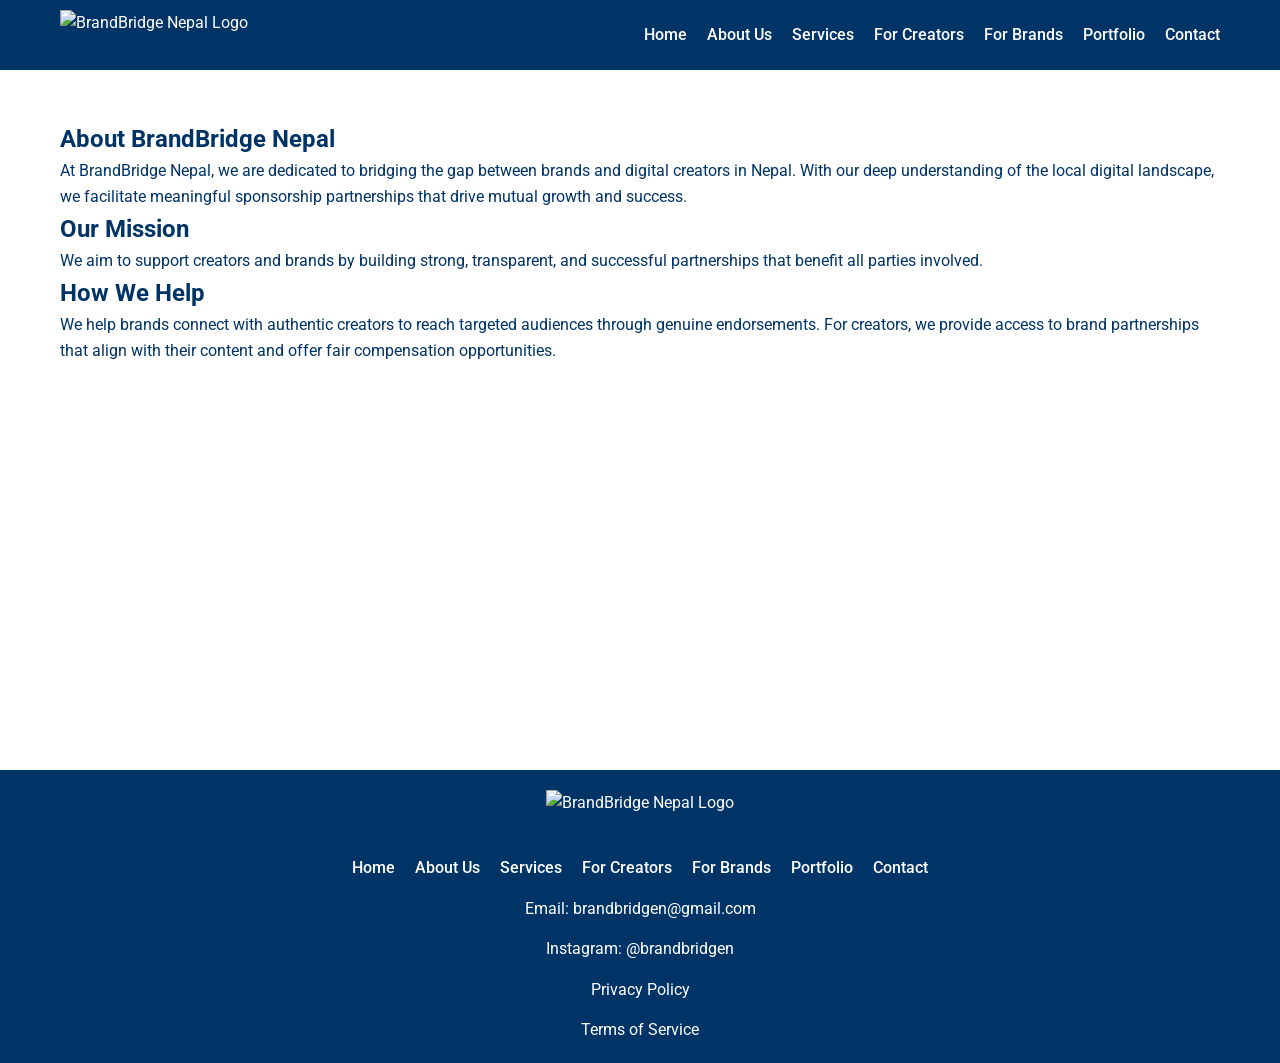
==== about.html @ 4d488e32 "Initial commit: BrandBridge Nepal website" ====
<!DOCTYPE html>
<html lang="en">
<head>
    <meta charset="UTF-8">
    <meta name="viewport" content="width=device-width, initial-scale=1.0">
    <title>About Us - BrandBridge Nepal</title>
    <link rel="stylesheet" href="css/styles.css">
    <link href="https://fonts.googleapis.com/css2?family=Roboto:wght@300;400;500;700&display=swap" rel="stylesheet">
</head>
<body>
    <header>
        <div class="container">
            <img src="images/logo.png" alt="BrandBridge Nepal Logo" class="logo">
            <nav>
                <ul>
                    <li><a href="index.html">Home</a></li>
                    <li><a href="about.html">About Us</a></li>
                    <li><a href="services.html">Services</a></li>
                    <li><a href="for-creators.html">For Creators</a></li>
                    <li><a href="for-brands.html">For Brands</a></li>
                    <li><a href="portfolio.html">Portfolio</a></li>
                    <li><a href="contact.html">Contact</a></li>
                </ul>
            </nav>
        </div>
    </header>
    <main>
        <section class="about">
            <div class="container">
                <h1>About BrandBridge Nepal</h1>
                <p>At BrandBridge Nepal, we are dedicated to bridging the gap between brands and digital creators in Nepal. With our deep understanding of the local digital landscape, we facilitate meaningful sponsorship partnerships that drive mutual growth and success.</p>
                <h2>Our Mission</h2>
                <p>We aim to support creators and brands by building strong, transparent, and successful partnerships that benefit all parties involved.</p>
                <h2>How We Help</h2>
                <p>We help brands connect with authentic creators to reach targeted audiences through genuine endorsements. For creators, we provide access to brand partnerships that align with their content and offer fair compensation opportunities.</p>
            </div>
        </section>
    </main>
    <footer>
        <div class="container">
            <img src="images/logo.png" alt="BrandBridge Nepal Logo" class="logo">
            <nav>
                <ul>
                    <li><a href="index.html">Home</a></li>
                    <li><a href="about.html">About Us</a></li>
                    <li><a href="services.html">Services</a></li>
                    <li><a href="for-creators.html">For Creators</a></li>
                    <li><a href="for-brands.html">For Brands</a></li>
                    <li><a href="portfolio.html">Portfolio</a></li>
                    <li><a href="contact.html">Contact</a></li>
                </ul>
            </nav>
            <p>Email: brandbridgen@gmail.com</p>
            <p><a href="https://instagram.com/brandbridgen" target="_blank">Instagram: @brandbridgen</a></p>
            <p><a href="privacy-policy.html">Privacy Policy</a></p>
            <p><a href="terms-of-service.html">Terms of Service</a></p>
        </div>
    </footer>
<script src="js/script.js"></script>
</body>
</html>
---- css/styles.css ----
/* Reset and base styles */
* {
    margin: 0;
    padding: 0;
    box-sizing: border-box;
}

body {
    font-family: 'Roboto', sans-serif;
    line-height: 1.6;
    color: #003366;
    background-color: #ffffff;
}

.container {
    max-width: 1200px;
    margin: 0 auto;
    padding: 0 20px;
}

/* Header */
header {
    background-color: #003366;
    color: #ffffff;
    padding: 10px 0;
}

header .container {
    display: flex;
    justify-content: space-between;
    align-items: center;
}

.logo {
    height: 50px;
}

nav ul {
    list-style: none;
    display: flex;
    gap: 20px;
}

nav a {
    color: #ffffff;
    text-decoration: none;
    font-weight: 500;
}

nav a:hover {
    text-decoration: underline;
}

/* Main sections */
main {
    min-height: calc(100vh - 200px);
}

section {
    padding: 50px 0;
}

.hero {
    background-color: #f0f0f0;
    text-align: center;
    padding: 100px 0;
}

.hero h1 {
    font-size: 2.5em;
    margin-bottom: 20px;
}

.hero p {
    font-size: 1.2em;
    margin-bottom: 30px;
}

.cta-buttons {
    display: flex;
    justify-content: center;
    gap: 20px;
}

.btn {
    background-color: #003366;
    color: #ffffff;
    padding: 12px 24px;
    text-decoration: none;
    border: none;
    border-radius: 5px;
    font-weight: 500;
    cursor: pointer;
    transition: transform 0.3s, box-shadow 0.3s;
}

.btn:hover {
    background-color: #002244;
}

/* Services */
.services .service-list {
    display: flex;
    gap: 30px;
    flex-wrap: wrap;
}

.service {
    flex: 1;
    min-width: 250px;
    text-align: center;
}

.service h3 {
    margin-bottom: 10px;
}

/* Creator cards */
.creator-cards {
    display: flex;
    gap: 20px;
    flex-wrap: wrap;
}

.card {
    flex: 1;
    min-width: 250px;
    border: 1px solid #ddd;
    padding: 20px;
    text-align: center;
    background-color: #f9f9f9;
    border-radius: 5px;
    transition: transform 0.3s, box-shadow 0.3s;
}

.card img {
    width: 100px;
    height: 100px;
    object-fit: cover;
    border-radius: 50%;
    margin-bottom: 15px;
}

.card h3 {
    margin-bottom: 10px;
}

/* Forms */
form {
    max-width: 600px;
    margin: 0 auto;
}

form label {
    display: block;
    margin-top: 15px;
    font-weight: 500;
}

form input,
form select,
form textarea {
    width: 100%;
    padding: 10px;
    margin-top: 5px;
    border: 1px solid #ddd;
    border-radius: 5px;
    font-family: 'Roboto', sans-serif;
    transition: border-color 0.3s, box-shadow 0.3s;
}

form textarea {
    height: 100px;
    resize: vertical;
}

form button {
    margin-top: 20px;
    width: 100%;
}

/* Footer */
footer {
    background-color: #003366;
    color: #ffffff;
    padding: 20px 0;
    text-align: center;
}

footer .container {
    display: flex;
    flex-direction: column;
    align-items: center;
    gap: 15px;
}

footer nav ul {
    justify-content: center;
}

footer a {
    color: #ffffff;
    text-decoration: none;
}

footer a:hover {
    text-decoration: underline;
}

/* Responsive */
@media (max-width: 768px) {
    header .container {
        flex-direction: column;
        gap: 10px;
    }
    
    nav ul {
        flex-wrap: wrap;
        justify-content: center;
    }
    
    .cta-buttons {
        flex-direction: column;
        align-items: center;
    }
    
    .services .service-list,
    .creator-cards {
        flex-direction: column;
        align-items: center;
    }
    
    footer .container {
        text-align: center;
    }
}
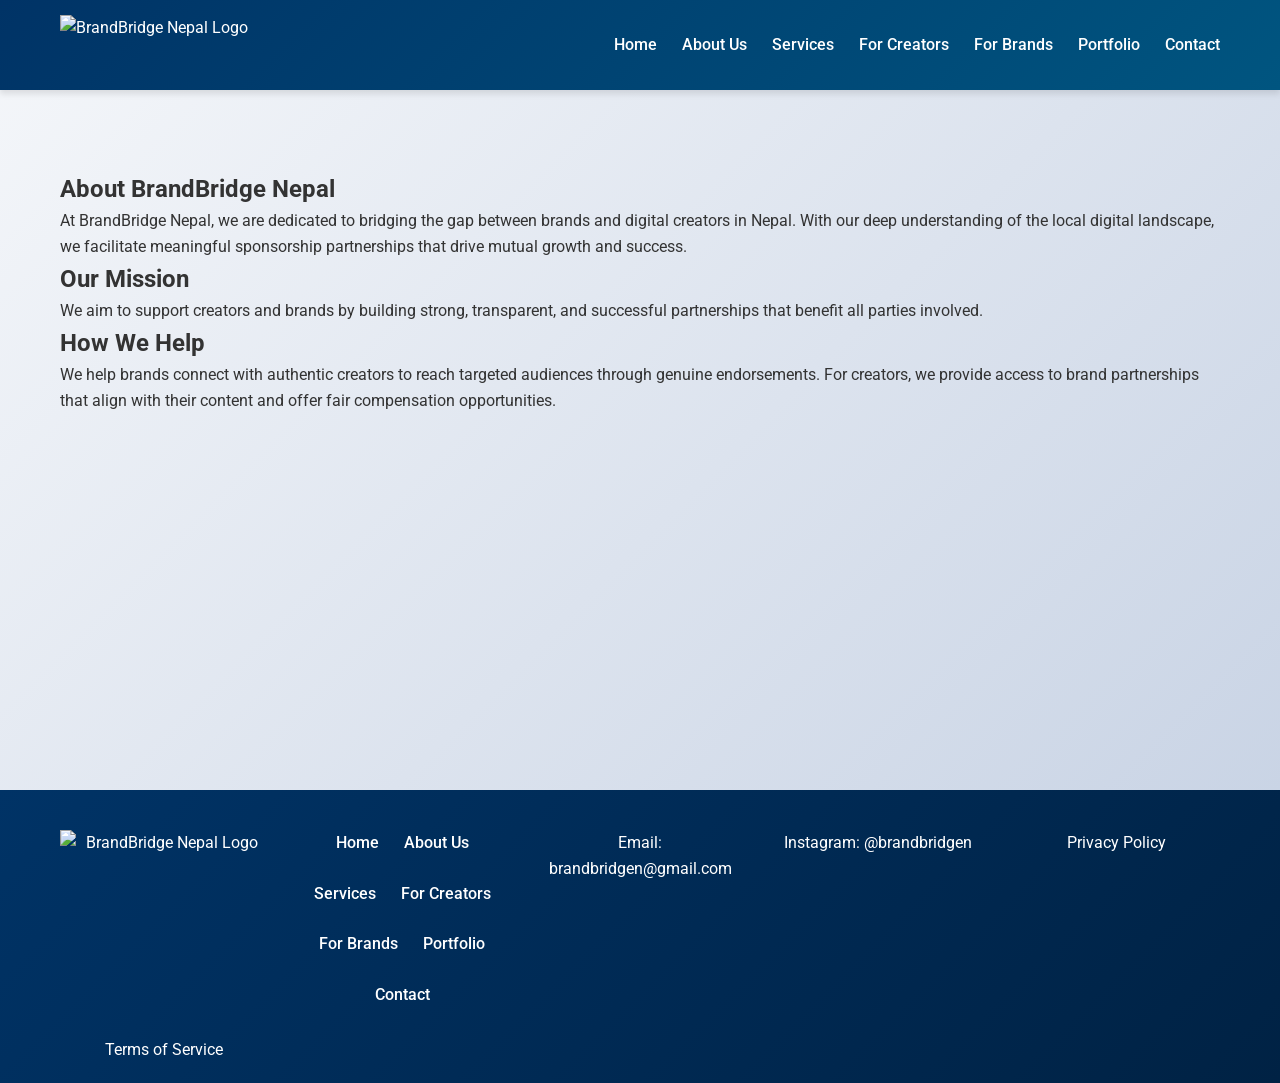
==== commit 14e29799: "Revamp website: Add Google Forms, remove fake portfolio, modern design with gradients, animations, a" ====
--- a/about.html
+++ b/about.html
@@ -6,12 +6,18 @@
     <title>About Us - BrandBridge Nepal</title>
     <link rel="stylesheet" href="css/styles.css">
     <link href="https://fonts.googleapis.com/css2?family=Roboto:wght@300;400;500;700&display=swap" rel="stylesheet">
+    <link rel="stylesheet" href="https://cdnjs.cloudflare.com/ajax/libs/font-awesome/6.0.0/css/all.min.css">
 </head>
 <body>
     <header>
         <div class="container">
             <img src="images/logo.png" alt="BrandBridge Nepal Logo" class="logo">
             <nav>
+                <div class="menu-toggle">
+                    <span></span>
+                    <span></span>
+                    <span></span>
+                </div>
                 <ul>
                     <li><a href="index.html">Home</a></li>
                     <li><a href="about.html">About Us</a></li>
--- a/css/styles.css
+++ b/css/styles.css
@@ -8,8 +8,9 @@
 body {
     font-family: 'Roboto', sans-serif;
     line-height: 1.6;
-    color: #003366;
-    background-color: #ffffff;
+    color: #333;
+    background: linear-gradient(135deg, #f5f7fa 0%, #c3cfe2 100%);
+    min-height: 100vh;
 }
 
 .container {
@@ -20,9 +21,13 @@
 
 /* Header */
 header {
-    background-color: #003366;
+    background: linear-gradient(135deg, #003366 0%, #005580 100%);
     color: #ffffff;
-    padding: 10px 0;
+    padding: 15px 0;
+    box-shadow: 0 4px 6px rgba(0, 0, 0, 0.1);
+    position: sticky;
+    top: 0;
+    z-index: 1000;
 }
 
 header .container {
@@ -32,23 +37,61 @@
 }
 
 .logo {
-    height: 50px;
+    height: 60px;
+    transition: transform 0.3s;
+}
+
+.logo:hover {
+    transform: scale(1.05);
 }
 
 nav ul {
     list-style: none;
     display: flex;
-    gap: 20px;
+    gap: 25px;
 }
 
 nav a {
     color: #ffffff;
     text-decoration: none;
     font-weight: 500;
+    transition: color 0.3s, transform 0.3s;
+    position: relative;
 }
 
 nav a:hover {
-    text-decoration: underline;
+    color: #ffd700;
+    transform: translateY(-2px);
+}
+
+nav a::after {
+    content: '';
+    position: absolute;
+    width: 0;
+    height: 2px;
+    bottom: -5px;
+    left: 0;
+    background-color: #ffd700;
+    transition: width 0.3s;
+}
+
+nav a:hover::after {
+    width: 100%;
+}
+
+/* Hamburger menu for mobile */
+.menu-toggle {
+    display: none;
+    flex-direction: column;
+    cursor: pointer;
+}
+
+.menu-toggle span {
+    width: 25px;
+    height: 3px;
+    background: #fff;
+    margin: 3px 0;
+    transition: 0.3s;
 }
 
 /* Main sections */
@@ -57,166 +100,369 @@
 }
 
 section {
-    padding: 50px 0;
+    padding: 80px 0;
+    animation: fadeInUp 0.8s ease-out;
+}
+
+@keyframes fadeInUp {
+    from {
+        opacity: 0;
+        transform: translateY(30px);
+    }
+    to {
+        opacity: 1;
+        transform: translateY(0);
+    }
 }
 
 .hero {
-    background-color: #f0f0f0;
-    text-align: center;
-    padding: 100px 0;
+    background: linear-gradient(135deg, #003366 0%, #005580 50%, #007bff 100%);
+    color: #fff;
+    text-align: center;
+    padding: 120px 0;
+    position: relative;
+    overflow: hidden;
+}
+
+.hero::before {
+    content: '';
+    position: absolute;
+    top: 0;
+    left: 0;
+    right: 0;
+    bottom: 0;
+    background: url('data:image/svg+xml,<svg xmlns="http://www.w3.org/2000/svg" viewBox="0 0 100 100"><circle cx="50" cy="50" r="2" fill="rgba(255,255,255,0.1)"/></svg>') repeat;
+    opacity: 0.1;
+}
+
+.hero .container {
+    position: relative;
+    z-index: 1;
 }
 
 .hero h1 {
-    font-size: 2.5em;
-    margin-bottom: 20px;
+    font-size: 3.5em;
+    margin-bottom: 20px;
+    text-shadow: 2px 2px 4px rgba(0, 0, 0, 0.3);
 }
 
 .hero p {
-    font-size: 1.2em;
-    margin-bottom: 30px;
+    font-size: 1.3em;
+    margin-bottom: 40px;
+    max-width: 600px;
+    margin-left: auto;
+    margin-right: auto;
 }
 
 .cta-buttons {
     display: flex;
     justify-content: center;
-    gap: 20px;
+    gap: 30px;
+    flex-wrap: wrap;
 }
 
 .btn {
-    background-color: #003366;
-    color: #ffffff;
-    padding: 12px 24px;
+    background: linear-gradient(135deg, #ffd700 0%, #ffed4e 100%);
+    color: #003366;
+    padding: 15px 30px;
     text-decoration: none;
-    border: none;
-    border-radius: 5px;
-    font-weight: 500;
-    cursor: pointer;
-    transition: transform 0.3s, box-shadow 0.3s;
+    border-radius: 50px;
+    font-weight: 600;
+    font-size: 1.1em;
+    box-shadow: 0 8px 15px rgba(0, 0, 0, 0.2);
+    transition: all 0.3s ease;
+    position: relative;
+    overflow: hidden;
+}
+
+.btn::before {
+    content: '';
+    position: absolute;
+    top: 0;
+    left: -100%;
+    width: 100%;
+    height: 100%;
+    background: linear-gradient(90deg, transparent, rgba(255, 255, 255, 0.2), transparent);
+    transition: left 0.5s;
+}
+
+.btn:hover::before {
+    left: 100%;
 }
 
 .btn:hover {
-    background-color: #002244;
+    transform: translateY(-3px);
+    box-shadow: 0 12px 20px rgba(0, 0, 0, 0.3);
 }
 
 /* Services */
 .services .service-list {
-    display: flex;
-    gap: 30px;
-    flex-wrap: wrap;
+    display: grid;
+    grid-template-columns: repeat(auto-fit, minmax(300px, 1fr));
+    gap: 40px;
 }
 
 .service {
-    flex: 1;
-    min-width: 250px;
-    text-align: center;
+    background: #fff;
+    padding: 40px 30px;
+    text-align: center;
+    border-radius: 15px;
+    box-shadow: 0 10px 30px rgba(0, 0, 0, 0.1);
+    transition: transform 0.3s, box-shadow 0.3s;
+    position: relative;
+    overflow: hidden;
+}
+
+.service::before {
+    content: '';
+    position: absolute;
+    top: 0;
+    left: 0;
+    right: 0;
+    height: 5px;
+    background: linear-gradient(90deg, #003366, #005580, #007bff);
+}
+
+.service:hover {
+    transform: translateY(-10px);
+    box-shadow: 0 20px 40px rgba(0, 0, 0, 0.2);
+}
+
+.service i {
+    font-size: 3em;
+    color: #003366;
+    margin-bottom: 20px;
 }
 
 .service h3 {
-    margin-bottom: 10px;
+    margin-bottom: 15px;
+    color: #003366;
 }
 
 /* Creator cards */
 .creator-cards {
-    display: flex;
-    gap: 20px;
-    flex-wrap: wrap;
+    display: grid;
+    grid-template-columns: repeat(auto-fit, minmax(280px, 1fr));
+    gap: 30px;
 }
 
 .card {
-    flex: 1;
-    min-width: 250px;
-    border: 1px solid #ddd;
-    padding: 20px;
-    text-align: center;
-    background-color: #f9f9f9;
-    border-radius: 5px;
+    background: #fff;
+    padding: 30px;
+    text-align: center;
+    border-radius: 15px;
+    box-shadow: 0 8px 25px rgba(0, 0, 0, 0.1);
     transition: transform 0.3s, box-shadow 0.3s;
+    position: relative;
+    overflow: hidden;
+}
+
+.card::before {
+    content: '';
+    position: absolute;
+    top: 0;
+    left: 0;
+    right: 0;
+    bottom: 0;
+    background: linear-gradient(135deg, rgba(0, 51, 102, 0.05) 0%, rgba(0, 85, 128, 0.05) 100%);
+    z-index: -1;
+}
+
+.card:hover {
+    transform: translateY(-8px);
+    box-shadow: 0 15px 35px rgba(0, 0, 0, 0.2);
 }
 
 .card img {
-    width: 100px;
-    height: 100px;
+    width: 80px;
+    height: 80px;
     object-fit: cover;
     border-radius: 50%;
-    margin-bottom: 15px;
+    margin-bottom: 20px;
+    border: 3px solid #003366;
 }
 
 .card h3 {
     margin-bottom: 10px;
+    color: #003366;
+}
+
+/* Why choose */
+.why-choose ul {
+    display: grid;
+    grid-template-columns: repeat(auto-fit, minmax(250px, 1fr));
+    gap: 20px;
+    list-style: none;
+    padding: 0;
+}
+
+.why-choose li {
+    background: #fff;
+    padding: 20px;
+    border-radius: 10px;
+    box-shadow: 0 5px 15px rgba(0, 0, 0, 0.1);
+    position: relative;
+    padding-left: 50px;
+}
+
+.why-choose li::before {
+    content: '✓';
+    position: absolute;
+    left: 20px;
+    top: 20px;
+    color: #28a745;
+    font-size: 1.5em;
+    font-weight: bold;
+}
+
+/* Contact preview */
+.contact-preview {
+    background: #003366;
+    color: #fff;
+    text-align: center;
+}
+
+.contact-preview h2 {
+    margin-bottom: 20px;
+}
+
+.contact-preview p {
+    margin-bottom: 10px;
+}
+
+/* Footer */
+footer {
+    background: linear-gradient(135deg, #003366 0%, #002244 100%);
+    color: #ffffff;
+    padding: 40px 0 20px;
+    text-align: center;
+}
+
+footer .container {
+    display: grid;
+    grid-template-columns: repeat(auto-fit, minmax(200px, 1fr));
+    gap: 30px;
+    align-items: start;
+}
+
+footer .logo {
+    height: 50px;
+    margin-bottom: 20px;
+}
+
+footer nav ul {
+    justify-content: center;
+    flex-wrap: wrap;
+}
+
+footer a {
+    color: #ffffff;
+    text-decoration: none;
+    transition: color 0.3s;
+}
+
+footer a:hover {
+    color: #ffd700;
 }
 
 /* Forms */
 form {
     max-width: 600px;
     margin: 0 auto;
+    background: #fff;
+    padding: 40px;
+    border-radius: 15px;
+    box-shadow: 0 10px 30px rgba(0, 0, 0, 0.1);
 }
 
 form label {
     display: block;
-    margin-top: 15px;
+    margin-top: 20px;
     font-weight: 500;
+    color: #333;
 }
 
 form input,
 form select,
 form textarea {
     width: 100%;
-    padding: 10px;
-    margin-top: 5px;
-    border: 1px solid #ddd;
-    border-radius: 5px;
+    padding: 12px;
+    margin-top: 8px;
+    border: 2px solid #ddd;
+    border-radius: 8px;
     font-family: 'Roboto', sans-serif;
+    font-size: 1em;
     transition: border-color 0.3s, box-shadow 0.3s;
 }
 
+form input:focus,
+form select:focus,
+form textarea:focus {
+    outline: none;
+    border-color: #003366;
+    box-shadow: 0 0 10px rgba(0, 51, 102, 0.2);
+}
+
 form textarea {
-    height: 100px;
+    height: 120px;
     resize: vertical;
 }
 
-form button {
-    margin-top: 20px;
-    width: 100%;
-}
-
-/* Footer */
-footer {
-    background-color: #003366;
-    color: #ffffff;
-    padding: 20px 0;
-    text-align: center;
-}
-
-footer .container {
-    display: flex;
-    flex-direction: column;
-    align-items: center;
-    gap: 15px;
-}
-
-footer nav ul {
-    justify-content: center;
-}
-
-footer a {
-    color: #ffffff;
-    text-decoration: none;
-}
-
-footer a:hover {
-    text-decoration: underline;
+/* Coming soon */
+.coming-soon {
+    text-align: center;
+    background: #fff;
+    padding: 60px 40px;
+    border-radius: 15px;
+    box-shadow: 0 10px 30px rgba(0, 0, 0, 0.1);
+}
+
+.coming-soon h2 {
+    color: #003366;
+    margin-bottom: 20px;
 }
 
 /* Responsive */
 @media (max-width: 768px) {
-    header .container {
+    .menu-toggle {
+        display: flex;
+    }
+    
+    nav ul {
+        position: absolute;
+        top: 100%;
+        left: 0;
+        right: 0;
+        background: #003366;
         flex-direction: column;
-        gap: 10px;
-    }
-    
-    nav ul {
-        flex-wrap: wrap;
-        justify-content: center;
+        gap: 0;
+        transform: translateY(-100%);
+        opacity: 0;
+        visibility: hidden;
+        transition: all 0.3s;
+    }
+    
+    nav ul.active {
+        transform: translateY(0);
+        opacity: 1;
+        visibility: visible;
+    }
+    
+    nav li {
+        border-bottom: 1px solid rgba(255, 255, 255, 0.1);
+    }
+    
+    nav a {
+        display: block;
+        padding: 15px;
+    }
+    
+    .hero h1 {
+        font-size: 2.5em;
+    }
+    
+    .hero p {
+        font-size: 1.1em;
     }
     
     .cta-buttons {
@@ -225,12 +471,13 @@
     }
     
     .services .service-list,
-    .creator-cards {
-        flex-direction: column;
-        align-items: center;
+    .creator-cards,
+    .why-choose ul {
+        grid-template-columns: 1fr;
     }
     
     footer .container {
+        grid-template-columns: 1fr;
         text-align: center;
     }
 }
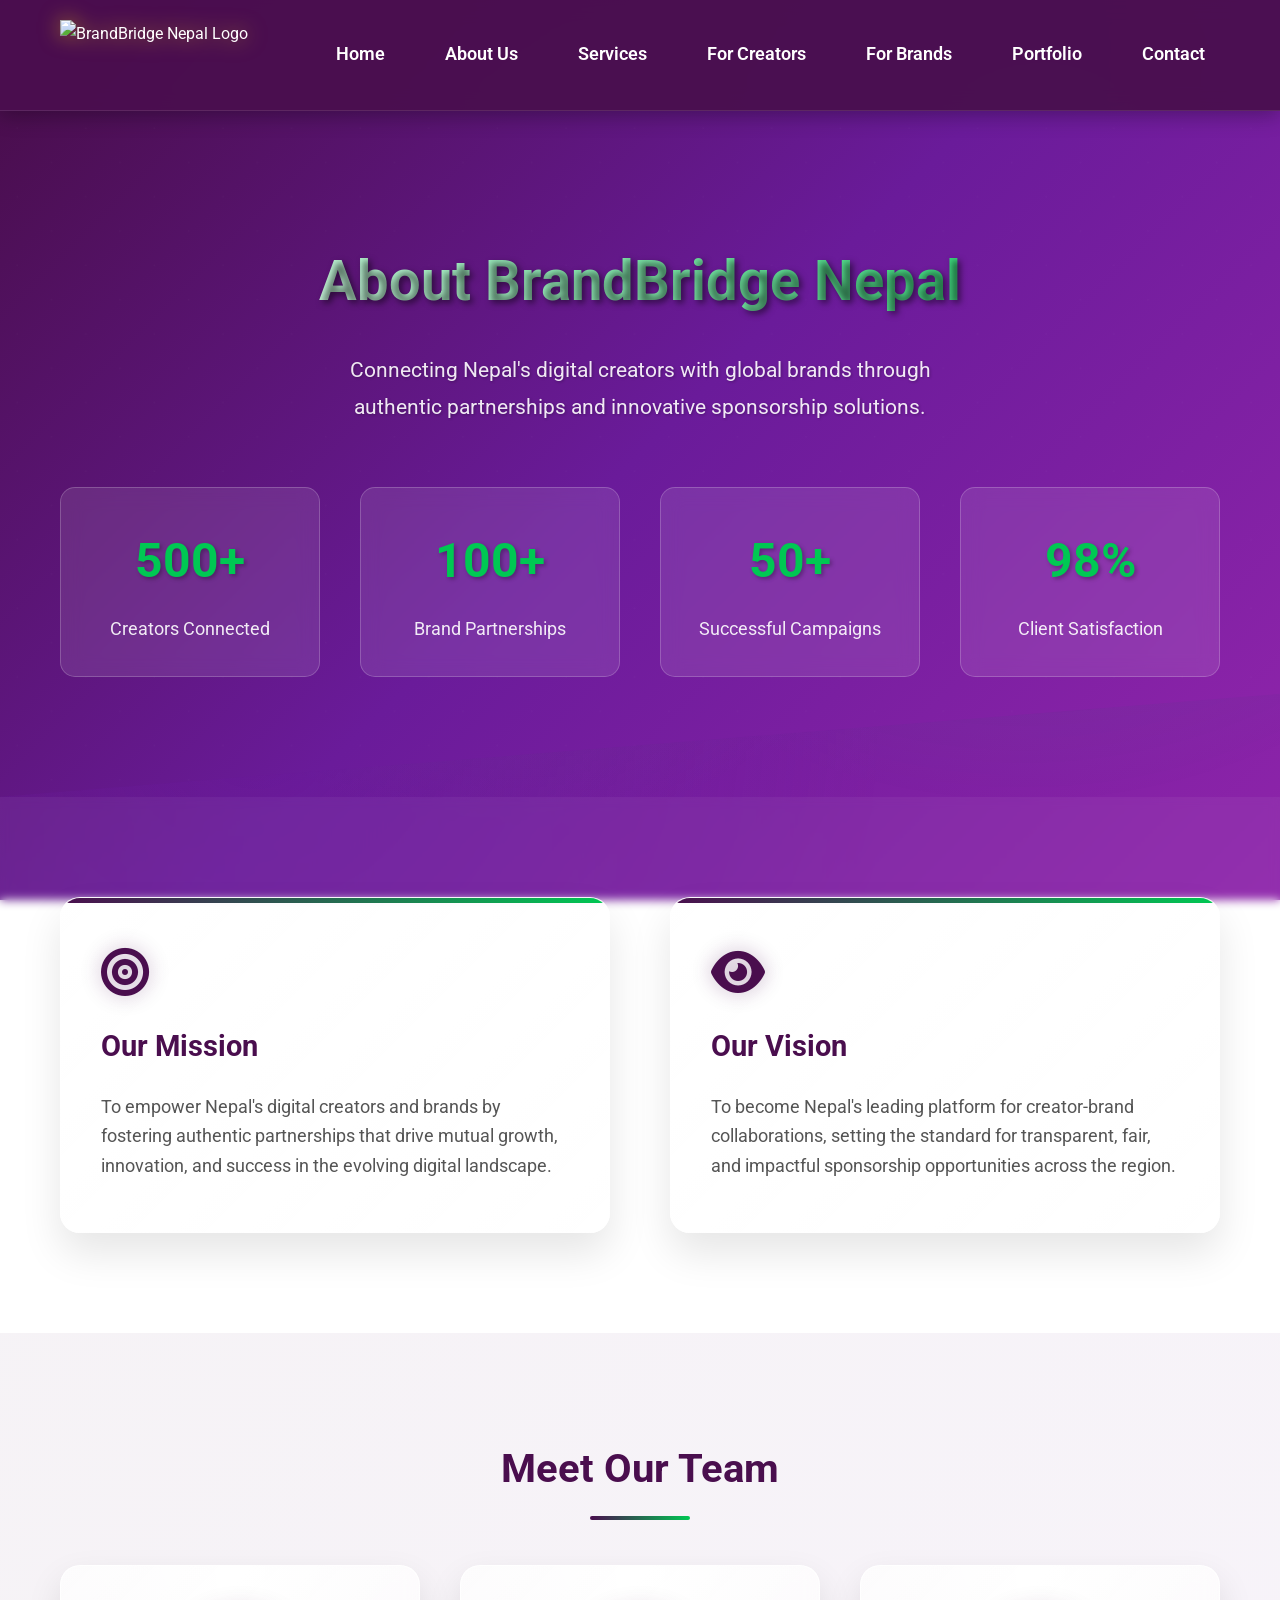
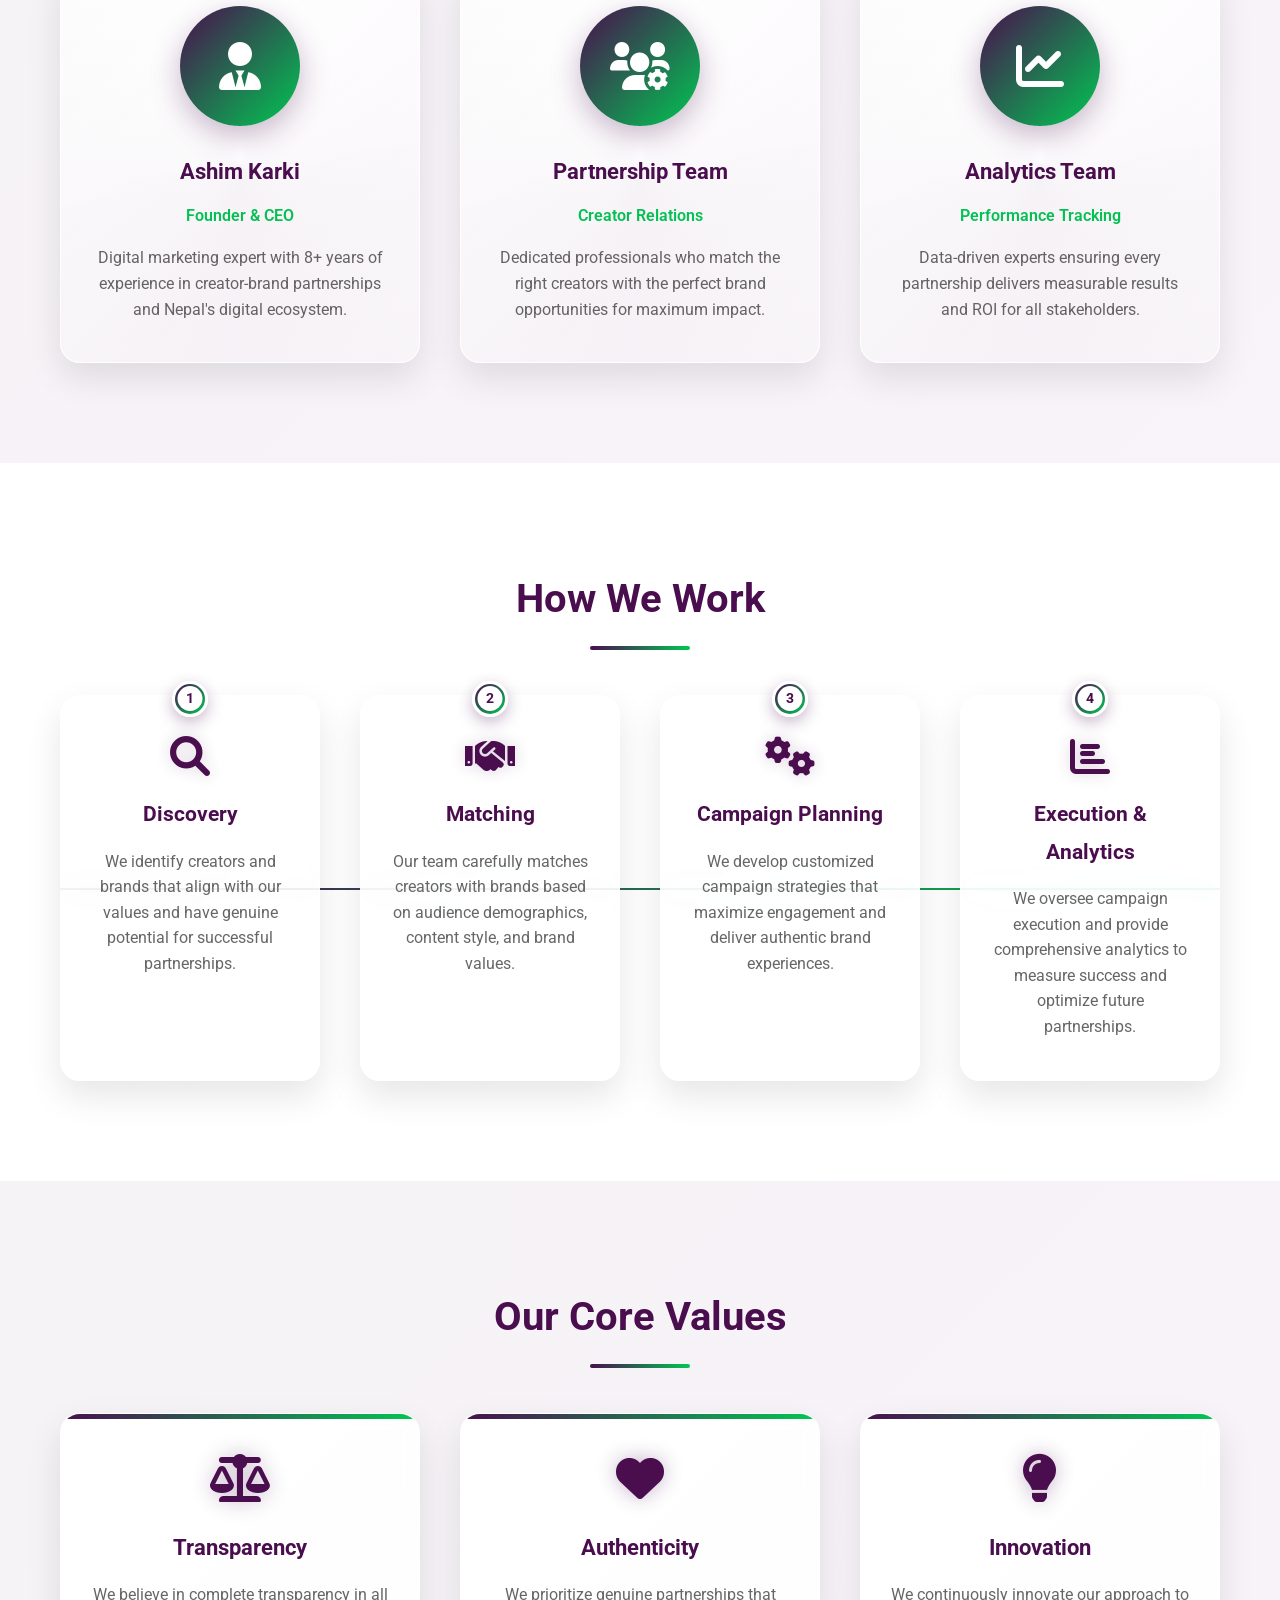
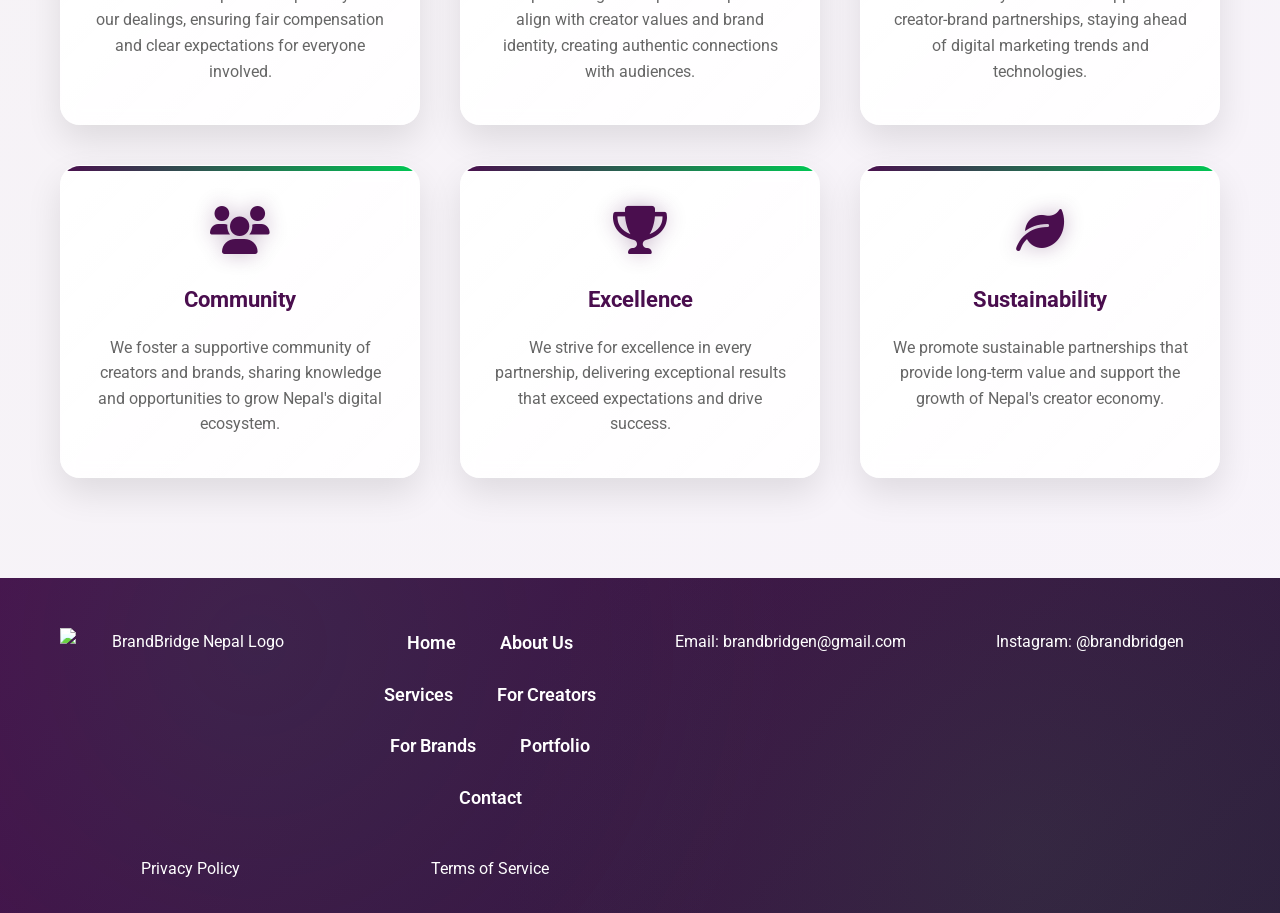
==== commit ff1c91eb: "Complete color theme change to purple/emerald and major about page enhancement with hero, stats, tea" ====
--- a/about.html
+++ b/about.html
@@ -31,14 +31,152 @@
         </div>
     </header>
     <main>
-        <section class="about">
+        <!-- About Hero Section -->
+        <section class="about-hero">
             <div class="container">
                 <h1>About BrandBridge Nepal</h1>
-                <p>At BrandBridge Nepal, we are dedicated to bridging the gap between brands and digital creators in Nepal. With our deep understanding of the local digital landscape, we facilitate meaningful sponsorship partnerships that drive mutual growth and success.</p>
-                <h2>Our Mission</h2>
-                <p>We aim to support creators and brands by building strong, transparent, and successful partnerships that benefit all parties involved.</p>
-                <h2>How We Help</h2>
-                <p>We help brands connect with authentic creators to reach targeted audiences through genuine endorsements. For creators, we provide access to brand partnerships that align with their content and offer fair compensation opportunities.</p>
+                <p>Connecting Nepal's digital creators with global brands through authentic partnerships and innovative sponsorship solutions.</p>
+                
+                <!-- Statistics Grid -->
+                <div class="stats-grid">
+                    <div class="stat-item">
+                        <div class="stat-number">500+</div>
+                        <div class="stat-label">Creators Connected</div>
+                    </div>
+                    <div class="stat-item">
+                        <div class="stat-number">100+</div>
+                        <div class="stat-label">Brand Partnerships</div>
+                    </div>
+                    <div class="stat-item">
+                        <div class="stat-number">50+</div>
+                        <div class="stat-label">Successful Campaigns</div>
+                    </div>
+                    <div class="stat-item">
+                        <div class="stat-number">98%</div>
+                        <div class="stat-label">Client Satisfaction</div>
+                    </div>
+                </div>
+            </div>
+        </section>
+
+        <!-- Mission & Vision Section -->
+        <section class="mission-vision">
+            <div class="container">
+                <div class="mission-card">
+                    <i class="fas fa-bullseye"></i>
+                    <h3>Our Mission</h3>
+                    <p>To empower Nepal's digital creators and brands by fostering authentic partnerships that drive mutual growth, innovation, and success in the evolving digital landscape.</p>
+                </div>
+                <div class="vision-card">
+                    <i class="fas fa-eye"></i>
+                    <h3>Our Vision</h3>
+                    <p>To become Nepal's leading platform for creator-brand collaborations, setting the standard for transparent, fair, and impactful sponsorship opportunities across the region.</p>
+                </div>
+            </div>
+        </section>
+
+        <!-- Team Section -->
+        <section class="team-section">
+            <div class="container">
+                <h2>Meet Our Team</h2>
+                <div class="team-grid">
+                    <div class="team-member">
+                        <div class="team-avatar">
+                            <i class="fas fa-user-tie"></i>
+                        </div>
+                        <h4>Ashim Karki</h4>
+                        <div class="team-role">Founder & CEO</div>
+                        <p>Digital marketing expert with 8+ years of experience in creator-brand partnerships and Nepal's digital ecosystem.</p>
+                    </div>
+                    <div class="team-member">
+                        <div class="team-avatar">
+                            <i class="fas fa-users-cog"></i>
+                        </div>
+                        <h4>Partnership Team</h4>
+                        <div class="team-role">Creator Relations</div>
+                        <p>Dedicated professionals who match the right creators with the perfect brand opportunities for maximum impact.</p>
+                    </div>
+                    <div class="team-member">
+                        <div class="team-avatar">
+                            <i class="fas fa-chart-line"></i>
+                        </div>
+                        <h4>Analytics Team</h4>
+                        <div class="team-role">Performance Tracking</div>
+                        <p>Data-driven experts ensuring every partnership delivers measurable results and ROI for all stakeholders.</p>
+                    </div>
+                </div>
+            </div>
+        </section>
+
+        <!-- Process Section -->
+        <section class="process-section">
+            <div class="container">
+                <h2>How We Work</h2>
+                <div class="process-timeline">
+                    <div class="process-step">
+                        <div class="process-number">1</div>
+                        <i class="fas fa-search"></i>
+                        <h4>Discovery</h4>
+                        <p>We identify creators and brands that align with our values and have genuine potential for successful partnerships.</p>
+                    </div>
+                    <div class="process-step">
+                        <div class="process-number">2</div>
+                        <i class="fas fa-handshake"></i>
+                        <h4>Matching</h4>
+                        <p>Our team carefully matches creators with brands based on audience demographics, content style, and brand values.</p>
+                    </div>
+                    <div class="process-step">
+                        <div class="process-number">3</div>
+                        <i class="fas fa-cogs"></i>
+                        <h4>Campaign Planning</h4>
+                        <p>We develop customized campaign strategies that maximize engagement and deliver authentic brand experiences.</p>
+                    </div>
+                    <div class="process-step">
+                        <div class="process-number">4</div>
+                        <i class="fas fa-chart-bar"></i>
+                        <h4>Execution & Analytics</h4>
+                        <p>We oversee campaign execution and provide comprehensive analytics to measure success and optimize future partnerships.</p>
+                    </div>
+                </div>
+            </div>
+        </section>
+
+        <!-- Values Section -->
+        <section class="values-section">
+            <div class="container">
+                <h2>Our Core Values</h2>
+                <div class="values-grid">
+                    <div class="value-item">
+                        <i class="fas fa-balance-scale"></i>
+                        <h4>Transparency</h4>
+                        <p>We believe in complete transparency in all our dealings, ensuring fair compensation and clear expectations for everyone involved.</p>
+                    </div>
+                    <div class="value-item">
+                        <i class="fas fa-heart"></i>
+                        <h4>Authenticity</h4>
+                        <p>We prioritize genuine partnerships that align with creator values and brand identity, creating authentic connections with audiences.</p>
+                    </div>
+                    <div class="value-item">
+                        <i class="fas fa-lightbulb"></i>
+                        <h4>Innovation</h4>
+                        <p>We continuously innovate our approach to creator-brand partnerships, staying ahead of digital marketing trends and technologies.</p>
+                    </div>
+                    <div class="value-item">
+                        <i class="fas fa-users"></i>
+                        <h4>Community</h4>
+                        <p>We foster a supportive community of creators and brands, sharing knowledge and opportunities to grow Nepal's digital ecosystem.</p>
+                    </div>
+                    <div class="value-item">
+                        <i class="fas fa-trophy"></i>
+                        <h4>Excellence</h4>
+                        <p>We strive for excellence in every partnership, delivering exceptional results that exceed expectations and drive success.</p>
+                    </div>
+                    <div class="value-item">
+                        <i class="fas fa-leaf"></i>
+                        <h4>Sustainability</h4>
+                        <p>We promote sustainable partnerships that provide long-term value and support the growth of Nepal's creator economy.</p>
+                    </div>
+                </div>
             </div>
         </section>
     </main>
--- a/css/styles.css
+++ b/css/styles.css
@@ -7,10 +7,26 @@
 
 body {
     font-family: 'Roboto', sans-serif;
-    line-height: 1.6;
-    color: #333;
-    background: linear-gradient(135deg, #f5f7fa 0%, #c3cfe2 100%);
+    line-height: 1.8;
+    color: #2c3e50;
+    background: linear-gradient(135deg, #4a0e4e 0%, #6a1b9a 50%, #8e24aa 100%);
+    background-attachment: fixed;
     min-height: 100vh;
+    overflow-x: hidden;
+}
+
+body::before {
+    content: '';
+    position: fixed;
+    top: 0;
+    left: 0;
+    width: 100%;
+    height: 100%;
+    background: 
+        radial-gradient(circle at 20% 80%, rgba(106, 27, 154, 0.3) 0%, transparent 50%),
+        radial-gradient(circle at 80% 20%, rgba(0, 200, 83, 0.2) 0%, transparent 50%),
+        radial-gradient(circle at 40% 40%, rgba(76, 175, 80, 0.2) 0%, transparent 50%);
+    z-index: -1;
 }
 
 .container {
@@ -21,13 +37,15 @@
 
 /* Header */
 header {
-    background: linear-gradient(135deg, #003366 0%, #005580 100%);
+    background: rgba(74, 14, 78, 0.95);
+    backdrop-filter: blur(10px);
     color: #ffffff;
-    padding: 15px 0;
-    box-shadow: 0 4px 6px rgba(0, 0, 0, 0.1);
+    padding: 20px 0;
+    box-shadow: 0 4px 20px rgba(0, 0, 0, 0.3);
     position: sticky;
     top: 0;
     z-index: 1000;
+    border-bottom: 1px solid rgba(255, 255, 255, 0.1);
 }
 
 header .container {
@@ -37,46 +55,55 @@
 }
 
 .logo {
-    height: 60px;
-    transition: transform 0.3s;
+    height: 70px;
+    transition: all 0.3s ease;
+    filter: drop-shadow(0 0 10px rgba(255, 215, 0, 0.5));
 }
 
 .logo:hover {
-    transform: scale(1.05);
+    transform: scale(1.05) rotate(2deg);
 }
 
 nav ul {
     list-style: none;
     display: flex;
-    gap: 25px;
+    gap: 30px;
+    align-items: center;
 }
 
 nav a {
     color: #ffffff;
     text-decoration: none;
-    font-weight: 500;
-    transition: color 0.3s, transform 0.3s;
-    position: relative;
+    font-weight: 600;
+    font-size: 1.1em;
+    transition: all 0.3s ease;
+    position: relative;
+    padding: 10px 15px;
+    border-radius: 25px;
 }
 
 nav a:hover {
-    color: #ffd700;
+    color: #00c853;
+    background: rgba(255, 255, 255, 0.1);
     transform: translateY(-2px);
+    box-shadow: 0 5px 15px rgba(0, 0, 0, 0.2);
 }
 
 nav a::after {
     content: '';
     position: absolute;
     width: 0;
-    height: 2px;
-    bottom: -5px;
-    left: 0;
-    background-color: #ffd700;
-    transition: width 0.3s;
+    height: 3px;
+    bottom: 0;
+    left: 50%;
+    background: linear-gradient(90deg, #00c853, #4caf50);
+    transition: all 0.3s ease;
+    border-radius: 2px;
 }
 
 nav a:hover::after {
-    width: 100%;
+    width: 80%;
+    left: 10%;
 }
 
 /* Hamburger menu for mobile */
@@ -84,6 +111,9 @@
     display: none;
     flex-direction: column;
     cursor: pointer;
+    padding: 10px;
+    border-radius: 5px;
+    background: rgba(255, 255, 255, 0.1);
 }
 
 .menu-toggle span {
@@ -92,6 +122,19 @@
     background: #fff;
     margin: 3px 0;
     transition: 0.3s;
+    border-radius: 2px;
+}
+
+.menu-toggle.active span:nth-child(1) {
+    transform: rotate(-45deg) translate(-5px, 6px);
+}
+
+.menu-toggle.active span:nth-child(2) {
+    opacity: 0;
+}
+
+.menu-toggle.active span:nth-child(3) {
+    transform: rotate(45deg) translate(-5px, -6px);
 }
 
 /* Main sections */
@@ -100,14 +143,20 @@
 }
 
 section {
-    padding: 80px 0;
-    animation: fadeInUp 0.8s ease-out;
-}
-
-@keyframes fadeInUp {
+    padding: 100px 0;
+    animation: slideInUp 1s ease-out;
+    position: relative;
+}
+
+section:nth-child(even) {
+    background: rgba(255, 255, 255, 0.05);
+    backdrop-filter: blur(5px);
+}
+
+@keyframes slideInUp {
     from {
         opacity: 0;
-        transform: translateY(30px);
+        transform: translateY(50px);
     }
     to {
         opacity: 1;
@@ -116,12 +165,13 @@
 }
 
 .hero {
-    background: linear-gradient(135deg, #003366 0%, #005580 50%, #007bff 100%);
+    background: linear-gradient(135deg, #4a0e4e 0%, #6a1b9a 50%, #8e24aa 100%);
     color: #fff;
     text-align: center;
-    padding: 120px 0;
+    padding: 150px 0;
     position: relative;
     overflow: hidden;
+    clip-path: polygon(0 0, 100% 0, 100% 90%, 0 100%);
 }
 
 .hero::before {
@@ -131,8 +181,15 @@
     left: 0;
     right: 0;
     bottom: 0;
-    background: url('data:image/svg+xml,<svg xmlns="http://www.w3.org/2000/svg" viewBox="0 0 100 100"><circle cx="50" cy="50" r="2" fill="rgba(255,255,255,0.1)"/></svg>') repeat;
-    opacity: 0.1;
+    background: 
+        url('data:image/svg+xml,<svg xmlns="http://www.w3.org/2000/svg" viewBox="0 0 1000 1000"><defs><pattern id="grain" width="100" height="100" patternUnits="userSpaceOnUse"><circle cx="25" cy="25" r="1" fill="rgba(255,255,255,0.1)"/><circle cx="75" cy="75" r="1" fill="rgba(255,255,255,0.1)"/></pattern></defs><rect width="100%" height="100%" fill="url(%23grain)"/></svg>') repeat;
+    opacity: 0.3;
+    animation: grainMove 20s linear infinite;
+}
+
+@keyframes grainMove {
+    0% { transform: translate(0, 0); }
+    100% { transform: translate(100px, 100px); }
 }
 
 .hero .container {
@@ -141,285 +198,822 @@
 }
 
 .hero h1 {
+    font-size: 4em;
+    margin-bottom: 20px;
+    text-shadow: 3px 3px 6px rgba(0, 0, 0, 0.5);
+    background: linear-gradient(45deg, #fff, #00c853);
+    -webkit-background-clip: text;
+    -webkit-text-fill-color: transparent;
+    background-clip: text;
+    animation: textGlow 2s ease-in-out infinite alternate;
+}
+
+@keyframes textGlow {
+    from { filter: drop-shadow(0 0 10px rgba(0, 200, 83, 0.5)); }
+    to { filter: drop-shadow(0 0 20px rgba(0, 200, 83, 1)); }
+}
+
+.hero p {
+    font-size: 1.4em;
+    margin-bottom: 50px;
+    max-width: 700px;
+    margin-left: auto;
+    margin-right: auto;
+    opacity: 0.9;
+    text-shadow: 1px 1px 3px rgba(0, 0, 0, 0.3);
+}
+
+.cta-buttons {
+    display: flex;
+    justify-content: center;
+    gap: 40px;
+    flex-wrap: wrap;
+}
+
+.btn {
+    background: linear-gradient(135deg, #00c853 0%, #4caf50 50%, #00c853 100%);
+    color: #ffffff;
+    padding: 18px 35px;
+    text-decoration: none;
+    border-radius: 50px;
+    font-weight: 700;
+    font-size: 1.2em;
+    box-shadow: 0 10px 30px rgba(0, 0, 0, 0.3);
+    transition: all 0.4s ease;
+    position: relative;
+    overflow: hidden;
+    border: 2px solid transparent;
+}
+
+.btn::before {
+    content: '';
+    position: absolute;
+    top: 0;
+    left: -100%;
+    width: 100%;
+    height: 100%;
+    background: linear-gradient(90deg, transparent, rgba(255, 255, 255, 0.4), transparent);
+    transition: left 0.6s;
+}
+
+.btn:hover::before {
+    left: 100%;
+}
+
+.btn:hover {
+    transform: translateY(-5px) scale(1.05);
+    box-shadow: 0 20px 40px rgba(0, 0, 0, 0.4);
+    background: linear-gradient(135deg, #4caf50 0%, #00c853 50%, #4caf50 100%);
+}
+
+.btn:active {
+    transform: translateY(-2px);
+}
+
+/* Services */
+.services .service-list {
+    display: grid;
+    grid-template-columns: repeat(auto-fit, minmax(350px, 1fr));
+    gap: 50px;
+}
+
+.service {
+    background: linear-gradient(135deg, rgba(255, 255, 255, 0.95) 0%, rgba(255, 255, 255, 0.9) 100%);
+    backdrop-filter: blur(10px);
+    padding: 50px 40px;
+    text-align: center;
+    border-radius: 20px;
+    box-shadow: 0 15px 35px rgba(0, 0, 0, 0.1);
+    transition: all 0.4s ease;
+    position: relative;
+    overflow: hidden;
+    border: 1px solid rgba(255, 255, 255, 0.2);
+}
+
+.service::before {
+    content: '';
+    position: absolute;
+    top: 0;
+    left: 0;
+    right: 0;
+    height: 5px;
+    background: linear-gradient(90deg, #4a0e4e, #6a1b9a, #8e24aa, #00c853);
+    border-radius: 20px 20px 0 0;
+}
+
+.service::after {
+    content: '';
+    position: absolute;
+    top: -50%;
+    left: -50%;
+    width: 200%;
+    height: 200%;
+    background: conic-gradient(from 0deg, transparent, rgba(74, 14, 78, 0.1), transparent);
+    animation: rotate 10s linear infinite;
+    z-index: -1;
+}
+
+@keyframes rotate {
+    0% { transform: rotate(0deg); }
+    100% { transform: rotate(360deg); }
+}
+
+.service:hover {
+    transform: translateY(-15px) rotate(2deg);
+    box-shadow: 0 25px 50px rgba(0, 0, 0, 0.2);
+}
+
+.service i {
+    font-size: 4em;
+    color: #4a0e4e;
+    margin-bottom: 25px;
+    text-shadow: 0 0 20px rgba(74, 14, 78, 0.3);
+    animation: iconPulse 3s ease-in-out infinite;
+}
+
+@keyframes iconPulse {
+    0%, 100% { transform: scale(1); }
+    50% { transform: scale(1.1); }
+}
+
+.service h3 {
+    margin-bottom: 20px;
+    color: #4a0e4e;
+    font-size: 1.5em;
+    position: relative;
+}
+
+.service h3::after {
+    content: '';
+    position: absolute;
+    bottom: -10px;
+    left: 50%;
+    transform: translateX(-50%);
+    width: 50px;
+    height: 3px;
+    background: linear-gradient(90deg, #4a0e4e, #00c853);
+    border-radius: 2px;
+}
+
+.service p {
+    color: #555;
+    font-size: 1.1em;
+    line-height: 1.6;
+}
+
+/* Why choose */
+.why-choose {
+    background: linear-gradient(135deg, rgba(74, 14, 78, 0.1) 0%, rgba(106, 27, 154, 0.1) 100%);
+    padding: 100px 0;
+}
+
+.why-choose h2 {
+    text-align: center;
+    margin-bottom: 60px;
+    color: #fff;
+    font-size: 2.5em;
+    text-shadow: 2px 2px 4px rgba(0, 0, 0, 0.5);
+}
+
+.why-choose ul {
+    display: grid;
+    grid-template-columns: repeat(auto-fit, minmax(300px, 1fr));
+    gap: 30px;
+    list-style: none;
+    padding: 0;
+}
+
+.why-choose li {
+    background: rgba(255, 255, 255, 0.95);
+    padding: 30px;
+    border-radius: 15px;
+    box-shadow: 0 10px 30px rgba(0, 0, 0, 0.1);
+    position: relative;
+    padding-left: 80px;
+    transition: all 0.3s ease;
+    backdrop-filter: blur(5px);
+}
+
+.why-choose li:hover {
+    transform: translateY(-5px);
+    box-shadow: 0 15px 40px rgba(0, 0, 0, 0.2);
+}
+
+.why-choose li::before {
+    content: '✨';
+    position: absolute;
+    left: 30px;
+    top: 30px;
+    font-size: 2em;
+    color: #00c853;
+}
+
+.why-choose li:nth-child(2)::before { content: '🔒'; }
+.why-choose li:nth-child(3)::before { content: '🤝'; }
+.why-choose li:nth-child(4)::before { content: '💪'; }
+
+/* Contact preview */
+.contact-preview {
+    background: linear-gradient(135deg, #4a0e4e 0%, #2d1b3d 100%);
+    color: #fff;
+    text-align: center;
+    padding: 80px 0;
+    position: relative;
+}
+
+.contact-preview::before {
+    content: '';
+    position: absolute;
+    top: 0;
+    left: 0;
+    right: 0;
+    bottom: 0;
+    background: url('data:image/svg+xml,<svg xmlns="http://www.w3.org/2000/svg" viewBox="0 0 100 100"><circle cx="50" cy="50" r="2" fill="rgba(255,255,255,0.05)"/></svg>') repeat;
+}
+
+.contact-preview .container {
+    position: relative;
+    z-index: 1;
+}
+
+.contact-preview h2 {
+    margin-bottom: 30px;
+    font-size: 2.5em;
+    text-shadow: 2px 2px 4px rgba(0, 0, 0, 0.5);
+}
+
+.contact-preview p {
+    margin-bottom: 15px;
+    font-size: 1.2em;
+    opacity: 0.9;
+}
+
+/* Footer */
+footer {
+    background: linear-gradient(135deg, #4a0e4e 0%, #2d1b3d 100%);
+    color: #ffffff;
+    padding: 50px 0 30px;
+    text-align: center;
+    position: relative;
+    overflow: hidden;
+}
+
+footer::before {
+    content: '';
+    position: absolute;
+    top: 0;
+    left: 0;
+    right: 0;
+    bottom: 0;
+    background: 
+        radial-gradient(circle at 20% 20%, rgba(0, 200, 83, 0.1) 0%, transparent 50%),
+        radial-gradient(circle at 80% 80%, rgba(76, 175, 80, 0.1) 0%, transparent 50%);
+}
+
+footer .container {
+    position: relative;
+    z-index: 1;
+    display: grid;
+    grid-template-columns: repeat(auto-fit, minmax(250px, 1fr));
+    gap: 40px;
+    align-items: start;
+}
+
+footer .logo {
+    height: 60px;
+    margin-bottom: 20px;
+    filter: brightness(1.2);
+}
+
+footer nav ul {
+    justify-content: center;
+    flex-wrap: wrap;
+    gap: 20px;
+}
+
+footer a {
+    color: #ffffff;
+    text-decoration: none;
+    transition: all 0.3s ease;
+    padding: 8px 12px;
+    border-radius: 20px;
+}
+
+footer a:hover {
+    color: #00c853;
+    background: rgba(255, 255, 255, 0.1);
+    transform: translateY(-2px);
+}
+
+/* Forms */
+form {
+    max-width: 700px;
+    margin: 0 auto;
+    background: linear-gradient(135deg, rgba(255, 255, 255, 0.95) 0%, rgba(255, 255, 255, 0.9) 100%);
+    backdrop-filter: blur(10px);
+    padding: 50px;
+    border-radius: 20px;
+    box-shadow: 0 20px 40px rgba(0, 0, 0, 0.1);
+    border: 1px solid rgba(255, 255, 255, 0.2);
+}
+
+form label {
+    display: block;
+    margin-top: 25px;
+    font-weight: 600;
+    color: #333;
+    font-size: 1.1em;
+}
+
+form input,
+form select,
+form textarea {
+    width: 100%;
+    padding: 15px;
+    margin-top: 10px;
+    border: 2px solid #ddd;
+    border-radius: 10px;
+    font-family: 'Roboto', sans-serif;
+    font-size: 1em;
+    transition: all 0.3s ease;
+    background: rgba(255, 255, 255, 0.8);
+}
+
+form input:focus,
+form select:focus,
+form textarea:focus {
+    outline: none;
+    border-color: #003366;
+    box-shadow: 0 0 20px rgba(0, 51, 102, 0.2);
+    background: #fff;
+}
+
+form textarea {
+    height: 150px;
+    resize: vertical;
+    border-radius: 10px;
+}
+
+/* Coming soon */
+.coming-soon {
+    text-align: center;
+    background: linear-gradient(135deg, rgba(255, 255, 255, 0.95) 0%, rgba(255, 255, 255, 0.9) 100%);
+    backdrop-filter: blur(10px);
+    padding: 80px 50px;
+    border-radius: 20px;
+    box-shadow: 0 20px 40px rgba(0, 0, 0, 0.1);
+    border: 1px solid rgba(255, 255, 255, 0.2);
+    position: relative;
+    overflow: hidden;
+}
+
+.coming-soon::before {
+    content: '';
+    position: absolute;
+    top: -50%;
+    left: -50%;
+    width: 200%;
+    height: 200%;
+    background: conic-gradient(from 0deg, transparent, rgba(0, 51, 102, 0.05), transparent);
+    animation: rotate 15s linear infinite;
+}
+
+.coming-soon h2 {
+    color: #003366;
+    margin-bottom: 25px;
+    font-size: 2.5em;
+    position: relative;
+    z-index: 1;
+}
+
+.coming-soon p {
+    color: #555;
+    font-size: 1.2em;
+    max-width: 500px;
+    margin: 0 auto;
+    position: relative;
+    z-index: 1;
+}
+
+/* About Section Enhancements */
+.about-hero {
+    background: linear-gradient(135deg, #4a0e4e 0%, #6a1b9a 50%, #8e24aa 100%);
+    color: #fff;
+    text-align: center;
+    padding: 120px 0;
+    position: relative;
+    overflow: hidden;
+    clip-path: polygon(0 0, 100% 0, 100% 85%, 0 100%);
+}
+
+.about-hero::before {
+    content: '';
+    position: absolute;
+    top: 0;
+    left: 0;
+    right: 0;
+    bottom: 0;
+    background: 
+        url('data:image/svg+xml,<svg xmlns="http://www.w3.org/2000/svg" viewBox="0 0 1000 1000"><defs><pattern id="aboutGrain" width="100" height="100" patternUnits="userSpaceOnUse"><circle cx="25" cy="25" r="1" fill="rgba(255,255,255,0.1)"/><circle cx="75" cy="75" r="1" fill="rgba(255,255,255,0.1)"/></pattern></defs><rect width="100%" height="100%" fill="url(%23aboutGrain)"/></svg>') repeat;
+    opacity: 0.3;
+    animation: grainMove 25s linear infinite;
+}
+
+.about-hero .container {
+    position: relative;
+    z-index: 1;
+}
+
+.about-hero h1 {
     font-size: 3.5em;
     margin-bottom: 20px;
-    text-shadow: 2px 2px 4px rgba(0, 0, 0, 0.3);
-}
-
-.hero p {
+    text-shadow: 3px 3px 6px rgba(0, 0, 0, 0.5);
+    background: linear-gradient(45deg, #fff, #00c853);
+    -webkit-background-clip: text;
+    -webkit-text-fill-color: transparent;
+    background-clip: text;
+    animation: textGlow 3s ease-in-out infinite alternate;
+}
+
+.about-hero p {
     font-size: 1.3em;
     margin-bottom: 40px;
     max-width: 600px;
     margin-left: auto;
     margin-right: auto;
-}
-
-.cta-buttons {
-    display: flex;
-    justify-content: center;
-    gap: 30px;
-    flex-wrap: wrap;
-}
-
-.btn {
-    background: linear-gradient(135deg, #ffd700 0%, #ffed4e 100%);
-    color: #003366;
-    padding: 15px 30px;
-    text-decoration: none;
-    border-radius: 50px;
-    font-weight: 600;
+    opacity: 0.9;
+    text-shadow: 1px 1px 3px rgba(0, 0, 0, 0.3);
+}
+
+.stats-grid {
+    display: grid;
+    grid-template-columns: repeat(auto-fit, minmax(200px, 1fr));
+    gap: 40px;
+    margin-top: 60px;
+}
+
+.stat-item {
+    background: rgba(255, 255, 255, 0.1);
+    backdrop-filter: blur(10px);
+    padding: 30px 20px;
+    border-radius: 15px;
+    border: 1px solid rgba(255, 255, 255, 0.2);
+    transition: all 0.3s ease;
+}
+
+.stat-item:hover {
+    transform: translateY(-10px);
+    background: rgba(255, 255, 255, 0.15);
+}
+
+.stat-number {
+    font-size: 3em;
+    font-weight: 700;
+    color: #00c853;
+    margin-bottom: 10px;
+    text-shadow: 2px 2px 4px rgba(0, 0, 0, 0.3);
+}
+
+.stat-label {
     font-size: 1.1em;
-    box-shadow: 0 8px 15px rgba(0, 0, 0, 0.2);
-    transition: all 0.3s ease;
+    color: #fff;
+    opacity: 0.9;
+}
+
+/* Mission & Vision */
+.mission-vision {
+    padding: 100px 0;
+    background: rgba(255, 255, 255, 0.05);
+    backdrop-filter: blur(5px);
+}
+
+.mission-vision .container {
+    display: grid;
+    grid-template-columns: repeat(auto-fit, minmax(400px, 1fr));
+    gap: 60px;
+    align-items: center;
+}
+
+.mission-card, .vision-card {
+    background: linear-gradient(135deg, rgba(255, 255, 255, 0.95) 0%, rgba(255, 255, 255, 0.9) 100%);
+    backdrop-filter: blur(10px);
+    padding: 50px 40px;
+    border-radius: 20px;
+    box-shadow: 0 20px 40px rgba(0, 0, 0, 0.1);
+    border: 1px solid rgba(255, 255, 255, 0.2);
     position: relative;
     overflow: hidden;
 }
 
-.btn::before {
-    content: '';
-    position: absolute;
-    top: 0;
-    left: -100%;
-    width: 100%;
-    height: 100%;
-    background: linear-gradient(90deg, transparent, rgba(255, 255, 255, 0.2), transparent);
-    transition: left 0.5s;
-}
-
-.btn:hover::before {
-    left: 100%;
-}
-
-.btn:hover {
-    transform: translateY(-3px);
-    box-shadow: 0 12px 20px rgba(0, 0, 0, 0.3);
-}
-
-/* Services */
-.services .service-list {
-    display: grid;
-    grid-template-columns: repeat(auto-fit, minmax(300px, 1fr));
-    gap: 40px;
-}
-
-.service {
-    background: #fff;
-    padding: 40px 30px;
-    text-align: center;
-    border-radius: 15px;
-    box-shadow: 0 10px 30px rgba(0, 0, 0, 0.1);
-    transition: transform 0.3s, box-shadow 0.3s;
-    position: relative;
-    overflow: hidden;
-}
-
-.service::before {
+.mission-card::before, .vision-card::before {
     content: '';
     position: absolute;
     top: 0;
     left: 0;
     right: 0;
     height: 5px;
-    background: linear-gradient(90deg, #003366, #005580, #007bff);
-}
-
-.service:hover {
-    transform: translateY(-10px);
-    box-shadow: 0 20px 40px rgba(0, 0, 0, 0.2);
-}
-
-.service i {
+    background: linear-gradient(90deg, #4a0e4e, #00c853);
+    border-radius: 20px 20px 0 0;
+}
+
+.mission-card i, .vision-card i {
     font-size: 3em;
-    color: #003366;
+    color: #4a0e4e;
+    margin-bottom: 25px;
+    text-shadow: 0 0 20px rgba(74, 14, 78, 0.3);
+}
+
+.mission-card h3, .vision-card h3 {
+    color: #4a0e4e;
     margin-bottom: 20px;
-}
-
-.service h3 {
+    font-size: 1.8em;
+}
+
+.mission-card p, .vision-card p {
+    color: #555;
+    line-height: 1.7;
+    font-size: 1.1em;
+}
+
+/* Team Section */
+.team-section {
+    padding: 100px 0;
+    background: linear-gradient(135deg, rgba(74, 14, 78, 0.05) 0%, rgba(106, 27, 154, 0.05) 100%);
+}
+
+.team-section h2 {
+    text-align: center;
+    margin-bottom: 60px;
+    color: #4a0e4e;
+    font-size: 2.5em;
+    position: relative;
+}
+
+.team-section h2::after {
+    content: '';
+    position: absolute;
+    bottom: -15px;
+    left: 50%;
+    transform: translateX(-50%);
+    width: 100px;
+    height: 4px;
+    background: linear-gradient(90deg, #4a0e4e, #00c853);
+    border-radius: 2px;
+}
+
+.team-grid {
+    display: grid;
+    grid-template-columns: repeat(auto-fit, minmax(300px, 1fr));
+    gap: 40px;
+}
+
+.team-member {
+    background: linear-gradient(135deg, rgba(255, 255, 255, 0.95) 0%, rgba(255, 255, 255, 0.9) 100%);
+    backdrop-filter: blur(10px);
+    padding: 40px 30px;
+    text-align: center;
+    border-radius: 20px;
+    box-shadow: 0 15px 35px rgba(0, 0, 0, 0.1);
+    transition: all 0.4s ease;
+    border: 1px solid rgba(255, 255, 255, 0.2);
+    position: relative;
+    overflow: hidden;
+}
+
+.team-member::before {
+    content: '';
+    position: absolute;
+    top: -50%;
+    left: -50%;
+    width: 200%;
+    height: 200%;
+    background: conic-gradient(from 0deg, transparent, rgba(74, 14, 78, 0.05), transparent);
+    animation: rotate 15s linear infinite;
+}
+
+.team-member:hover {
+    transform: translateY(-15px);
+    box-shadow: 0 25px 50px rgba(0, 0, 0, 0.2);
+}
+
+.team-avatar {
+    width: 120px;
+    height: 120px;
+    background: linear-gradient(135deg, #4a0e4e, #00c853);
+    border-radius: 50%;
+    margin: 0 auto 25px;
+    display: flex;
+    align-items: center;
+    justify-content: center;
+    font-size: 3em;
+    color: #fff;
+    box-shadow: 0 10px 30px rgba(74, 14, 78, 0.3);
+}
+
+.team-member h4 {
+    color: #4a0e4e;
+    margin-bottom: 10px;
+    font-size: 1.4em;
+}
+
+.team-role {
+    color: #00c853;
+    font-weight: 600;
     margin-bottom: 15px;
-    color: #003366;
-}
-
-/* Creator cards */
-.creator-cards {
+    font-size: 1em;
+}
+
+.team-member p {
+    color: #666;
+    line-height: 1.6;
+}
+
+/* Process Section */
+.process-section {
+    padding: 100px 0;
+    background: rgba(255, 255, 255, 0.05);
+    backdrop-filter: blur(5px);
+}
+
+.process-section h2 {
+    text-align: center;
+    margin-bottom: 60px;
+    color: #4a0e4e;
+    font-size: 2.5em;
+    position: relative;
+}
+
+.process-section h2::after {
+    content: '';
+    position: absolute;
+    bottom: -15px;
+    left: 50%;
+    transform: translateX(-50%);
+    width: 100px;
+    height: 4px;
+    background: linear-gradient(90deg, #4a0e4e, #00c853);
+    border-radius: 2px;
+}
+
+.process-timeline {
+    display: grid;
+    grid-template-columns: repeat(auto-fit, minmax(250px, 1fr));
+    gap: 40px;
+    position: relative;
+}
+
+.process-timeline::before {
+    content: '';
+    position: absolute;
+    top: 50%;
+    left: 0;
+    right: 0;
+    height: 2px;
+    background: linear-gradient(90deg, #4a0e4e, #00c853);
+    z-index: 1;
+}
+
+.process-step {
+    background: linear-gradient(135deg, rgba(255, 255, 255, 0.95) 0%, rgba(255, 255, 255, 0.9) 100%);
+    backdrop-filter: blur(10px);
+    padding: 40px 30px;
+    text-align: center;
+    border-radius: 20px;
+    box-shadow: 0 15px 35px rgba(0, 0, 0, 0.1);
+    position: relative;
+    z-index: 2;
+    border: 1px solid rgba(255, 255, 255, 0.2);
+}
+
+.process-step::before {
+    content: '';
+    position: absolute;
+    top: -15px;
+    left: 50%;
+    transform: translateX(-50%);
+    width: 30px;
+    height: 30px;
+    background: linear-gradient(135deg, #4a0e4e, #00c853);
+    border-radius: 50%;
+    border: 3px solid #fff;
+    box-shadow: 0 5px 15px rgba(74, 14, 78, 0.3);
+    z-index: 3;
+}
+
+.process-number {
+    position: absolute;
+    top: -10px;
+    left: 50%;
+    transform: translateX(-50%);
+    width: 25px;
+    height: 25px;
+    background: #fff;
+    border-radius: 50%;
+    display: flex;
+    align-items: center;
+    justify-content: center;
+    font-weight: 700;
+    color: #4a0e4e;
+    font-size: 0.9em;
+    z-index: 4;
+}
+
+.process-step i {
+    font-size: 2.5em;
+    color: #4a0e4e;
+    margin-bottom: 20px;
+    text-shadow: 0 0 15px rgba(74, 14, 78, 0.2);
+}
+
+.process-step h4 {
+    color: #4a0e4e;
+    margin-bottom: 15px;
+    font-size: 1.3em;
+}
+
+.process-step p {
+    color: #666;
+    line-height: 1.6;
+}
+
+/* Values Section */
+.values-section {
+    padding: 100px 0;
+    background: linear-gradient(135deg, rgba(74, 14, 78, 0.05) 0%, rgba(106, 27, 154, 0.05) 100%);
+}
+
+.values-section h2 {
+    text-align: center;
+    margin-bottom: 60px;
+    color: #4a0e4e;
+    font-size: 2.5em;
+    position: relative;
+}
+
+.values-section h2::after {
+    content: '';
+    position: absolute;
+    bottom: -15px;
+    left: 50%;
+    transform: translateX(-50%);
+    width: 100px;
+    height: 4px;
+    background: linear-gradient(90deg, #4a0e4e, #00c853);
+    border-radius: 2px;
+}
+
+.values-grid {
     display: grid;
     grid-template-columns: repeat(auto-fit, minmax(280px, 1fr));
-    gap: 30px;
-}
-
-.card {
-    background: #fff;
-    padding: 30px;
-    text-align: center;
-    border-radius: 15px;
-    box-shadow: 0 8px 25px rgba(0, 0, 0, 0.1);
-    transition: transform 0.3s, box-shadow 0.3s;
+    gap: 40px;
+}
+
+.value-item {
+    background: linear-gradient(135deg, rgba(255, 255, 255, 0.95) 0%, rgba(255, 255, 255, 0.9) 100%);
+    backdrop-filter: blur(10px);
+    padding: 40px 30px;
+    text-align: center;
+    border-radius: 20px;
+    box-shadow: 0 15px 35px rgba(0, 0, 0, 0.1);
+    transition: all 0.4s ease;
+    border: 1px solid rgba(255, 255, 255, 0.2);
     position: relative;
     overflow: hidden;
 }
 
-.card::before {
+.value-item::before {
     content: '';
     position: absolute;
     top: 0;
     left: 0;
     right: 0;
-    bottom: 0;
-    background: linear-gradient(135deg, rgba(0, 51, 102, 0.05) 0%, rgba(0, 85, 128, 0.05) 100%);
-    z-index: -1;
-}
-
-.card:hover {
-    transform: translateY(-8px);
-    box-shadow: 0 15px 35px rgba(0, 0, 0, 0.2);
-}
-
-.card img {
-    width: 80px;
-    height: 80px;
-    object-fit: cover;
-    border-radius: 50%;
-    margin-bottom: 20px;
-    border: 3px solid #003366;
-}
-
-.card h3 {
-    margin-bottom: 10px;
-    color: #003366;
-}
-
-/* Why choose */
-.why-choose ul {
-    display: grid;
-    grid-template-columns: repeat(auto-fit, minmax(250px, 1fr));
-    gap: 20px;
-    list-style: none;
-    padding: 0;
-}
-
-.why-choose li {
-    background: #fff;
-    padding: 20px;
-    border-radius: 10px;
-    box-shadow: 0 5px 15px rgba(0, 0, 0, 0.1);
-    position: relative;
-    padding-left: 50px;
-}
-
-.why-choose li::before {
-    content: '✓';
-    position: absolute;
-    left: 20px;
-    top: 20px;
-    color: #28a745;
-    font-size: 1.5em;
-    font-weight: bold;
-}
-
-/* Contact preview */
-.contact-preview {
-    background: #003366;
-    color: #fff;
-    text-align: center;
-}
-
-.contact-preview h2 {
-    margin-bottom: 20px;
-}
-
-.contact-preview p {
-    margin-bottom: 10px;
-}
-
-/* Footer */
-footer {
-    background: linear-gradient(135deg, #003366 0%, #002244 100%);
-    color: #ffffff;
-    padding: 40px 0 20px;
-    text-align: center;
-}
-
-footer .container {
-    display: grid;
-    grid-template-columns: repeat(auto-fit, minmax(200px, 1fr));
-    gap: 30px;
-    align-items: start;
-}
-
-footer .logo {
-    height: 50px;
-    margin-bottom: 20px;
-}
-
-footer nav ul {
-    justify-content: center;
-    flex-wrap: wrap;
-}
-
-footer a {
-    color: #ffffff;
-    text-decoration: none;
-    transition: color 0.3s;
-}
-
-footer a:hover {
-    color: #ffd700;
-}
-
-/* Forms */
-form {
-    max-width: 600px;
-    margin: 0 auto;
-    background: #fff;
-    padding: 40px;
-    border-radius: 15px;
-    box-shadow: 0 10px 30px rgba(0, 0, 0, 0.1);
-}
-
-form label {
-    display: block;
-    margin-top: 20px;
-    font-weight: 500;
-    color: #333;
-}
-
-form input,
-form select,
-form textarea {
-    width: 100%;
-    padding: 12px;
-    margin-top: 8px;
-    border: 2px solid #ddd;
-    border-radius: 8px;
-    font-family: 'Roboto', sans-serif;
-    font-size: 1em;
-    transition: border-color 0.3s, box-shadow 0.3s;
-}
-
-form input:focus,
-form select:focus,
-form textarea:focus {
-    outline: none;
-    border-color: #003366;
-    box-shadow: 0 0 10px rgba(0, 51, 102, 0.2);
-}
-
-form textarea {
-    height: 120px;
-    resize: vertical;
-}
-
-/* Coming soon */
-.coming-soon {
-    text-align: center;
-    background: #fff;
-    padding: 60px 40px;
-    border-radius: 15px;
-    box-shadow: 0 10px 30px rgba(0, 0, 0, 0.1);
-}
-
-.coming-soon h2 {
-    color: #003366;
-    margin-bottom: 20px;
+    height: 5px;
+    background: linear-gradient(90deg, #4a0e4e, #00c853);
+    border-radius: 20px 20px 0 0;
+}
+
+.value-item:hover {
+    transform: translateY(-10px);
+    box-shadow: 0 25px 50px rgba(0, 0, 0, 0.2);
+}
+
+.value-item i {
+    font-size: 3em;
+    color: #4a0e4e;
+    margin-bottom: 25px;
+    text-shadow: 0 0 20px rgba(74, 14, 78, 0.3);
+    animation: iconPulse 4s ease-in-out infinite;
+}
+
+.value-item h4 {
+    color: #4a0e4e;
+    margin-bottom: 15px;
+    font-size: 1.4em;
+}
+
+.value-item p {
+    color: #666;
+    line-height: 1.6;
 }
 
 /* Responsive */
@@ -433,13 +1027,16 @@
         top: 100%;
         left: 0;
         right: 0;
-        background: #003366;
+        background: rgba(74, 14, 78, 0.95);
+        backdrop-filter: blur(10px);
         flex-direction: column;
         gap: 0;
         transform: translateY(-100%);
         opacity: 0;
         visibility: hidden;
-        transition: all 0.3s;
+        transition: all 0.3s ease;
+        border-radius: 0 0 15px 15px;
+        box-shadow: 0 5px 15px rgba(0, 0, 0, 0.2);
     }
     
     nav ul.active {
@@ -454,15 +1051,16 @@
     
     nav a {
         display: block;
-        padding: 15px;
+        padding: 20px;
+        border-radius: 0;
     }
     
     .hero h1 {
-        font-size: 2.5em;
+        font-size: 2.8em;
     }
     
     .hero p {
-        font-size: 1.1em;
+        font-size: 1.2em;
     }
     
     .cta-buttons {
@@ -471,7 +1069,6 @@
     }
     
     .services .service-list,
-    .creator-cards,
     .why-choose ul {
         grid-template-columns: 1fr;
     }
@@ -480,4 +1077,8 @@
         grid-template-columns: 1fr;
         text-align: center;
     }
+    
+    form {
+        padding: 30px 20px;
+    }
 }
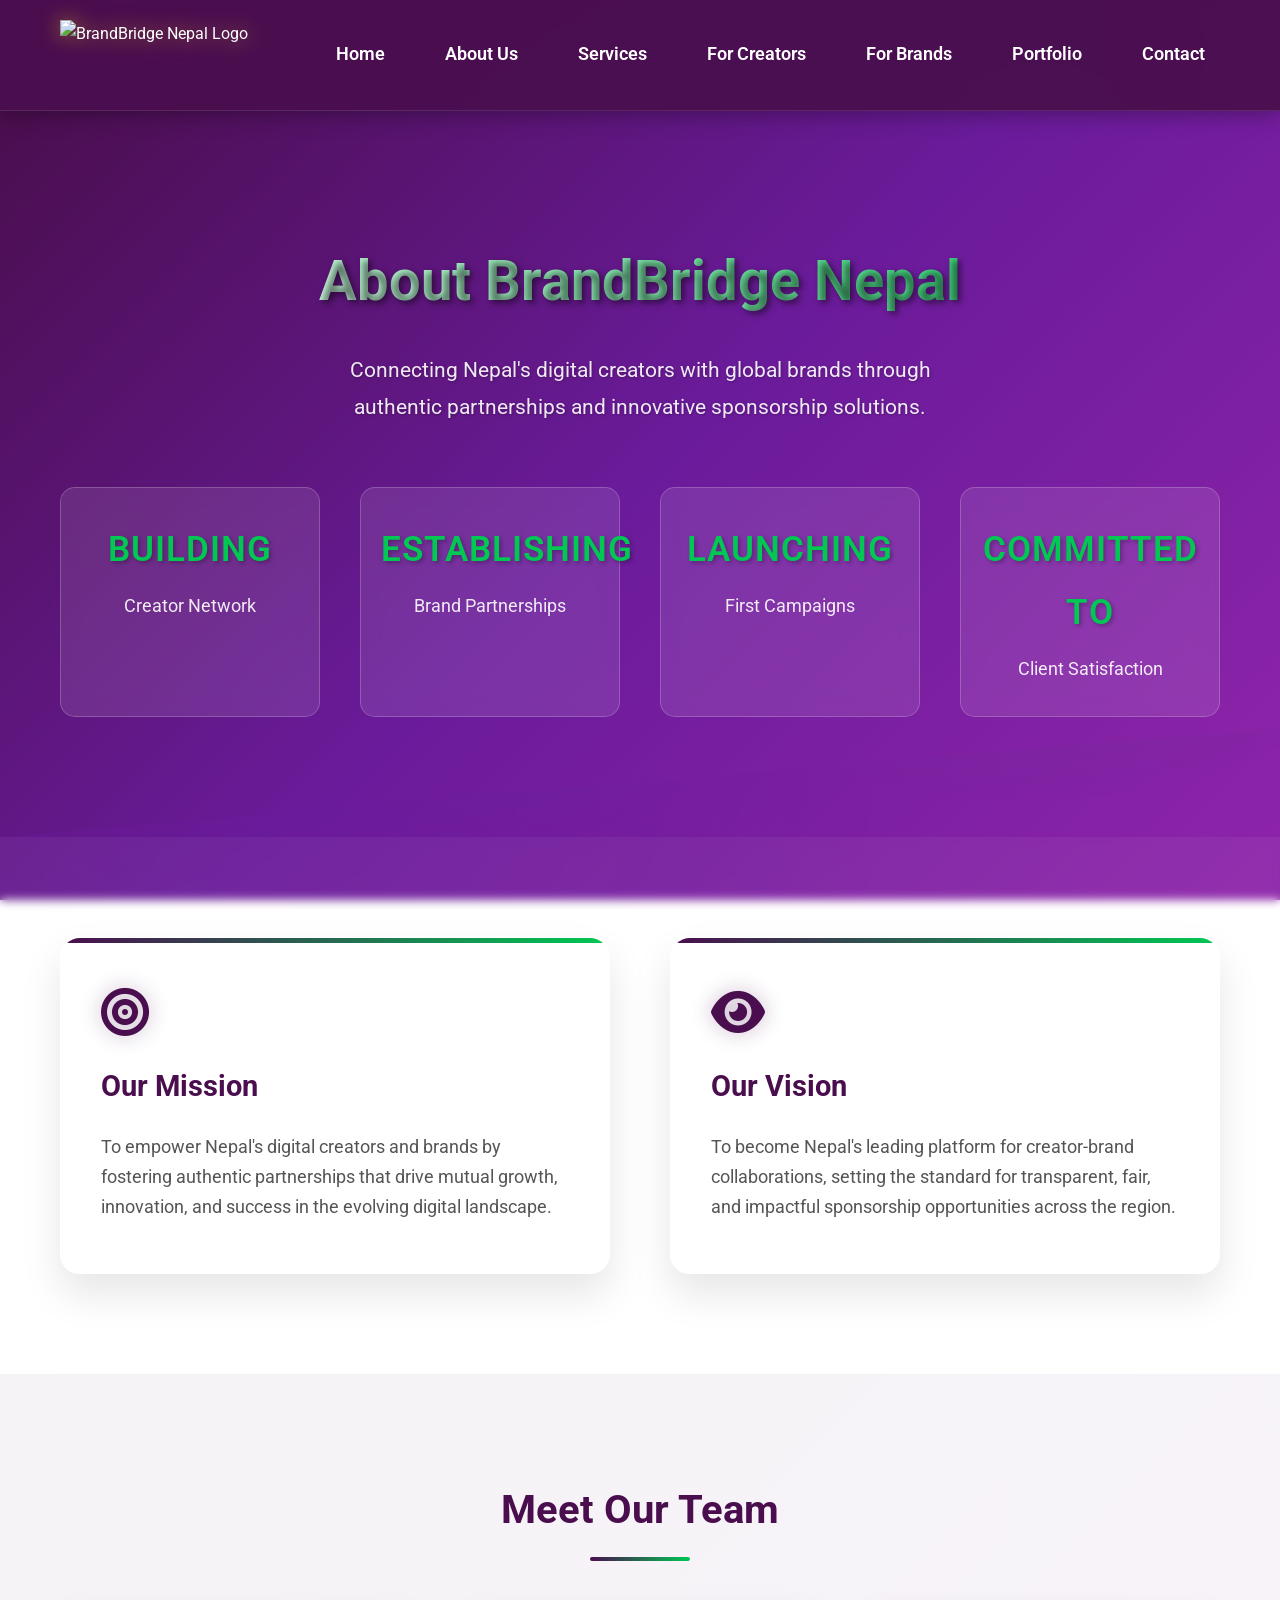
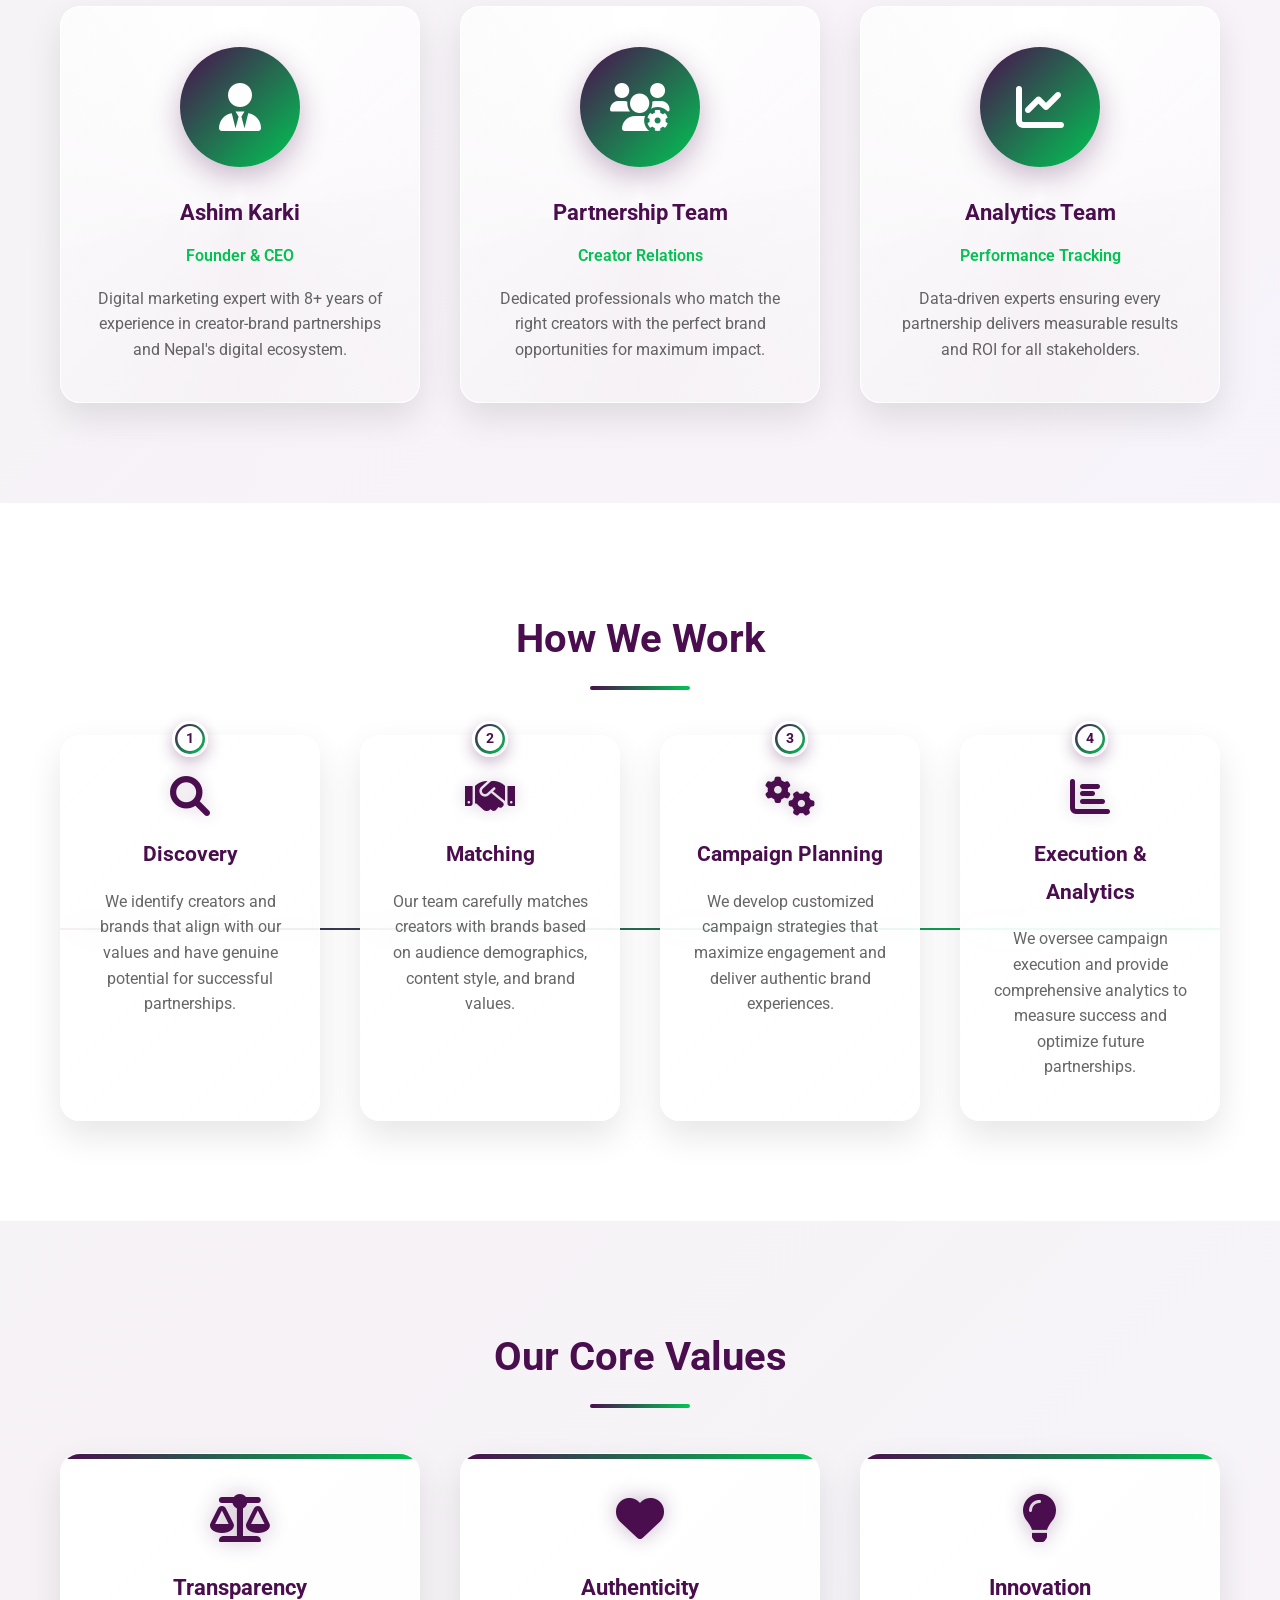
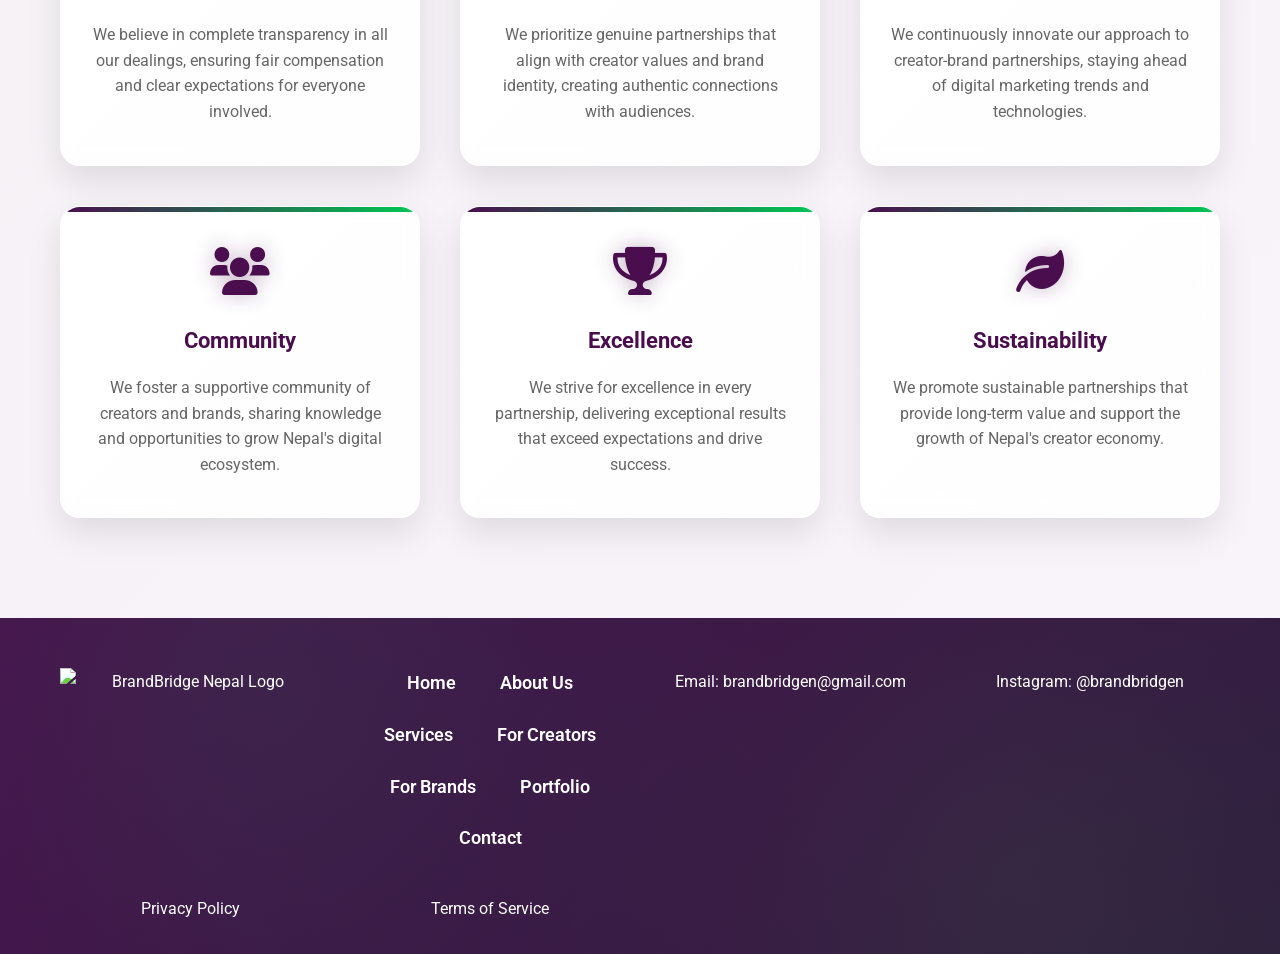
==== commit 4a91b8c8: "Updated about page statistics to reflect current startup status - changed from claiming achievements" ====
--- a/about.html
+++ b/about.html
@@ -40,19 +40,19 @@
                 <!-- Statistics Grid -->
                 <div class="stats-grid">
                     <div class="stat-item">
-                        <div class="stat-number">500+</div>
-                        <div class="stat-label">Creators Connected</div>
-                    </div>
-                    <div class="stat-item">
-                        <div class="stat-number">100+</div>
+                        <div class="stat-number">Building</div>
+                        <div class="stat-label">Creator Network</div>
+                    </div>
+                    <div class="stat-item">
+                        <div class="stat-number">Establishing</div>
                         <div class="stat-label">Brand Partnerships</div>
                     </div>
                     <div class="stat-item">
-                        <div class="stat-number">50+</div>
-                        <div class="stat-label">Successful Campaigns</div>
-                    </div>
-                    <div class="stat-item">
-                        <div class="stat-number">98%</div>
+                        <div class="stat-number">Launching</div>
+                        <div class="stat-label">First Campaigns</div>
+                    </div>
+                    <div class="stat-item">
+                        <div class="stat-number">Committed to</div>
                         <div class="stat-label">Client Satisfaction</div>
                     </div>
                 </div>
--- a/css/styles.css
+++ b/css/styles.css
@@ -667,11 +667,13 @@
 }
 
 .stat-number {
-    font-size: 3em;
-    font-weight: 700;
+    font-size: 2.2em;
+    font-weight: 600;
     color: #00c853;
     margin-bottom: 10px;
     text-shadow: 2px 2px 4px rgba(0, 0, 0, 0.3);
+    text-transform: uppercase;
+    letter-spacing: 1px;
 }
 
 .stat-label {
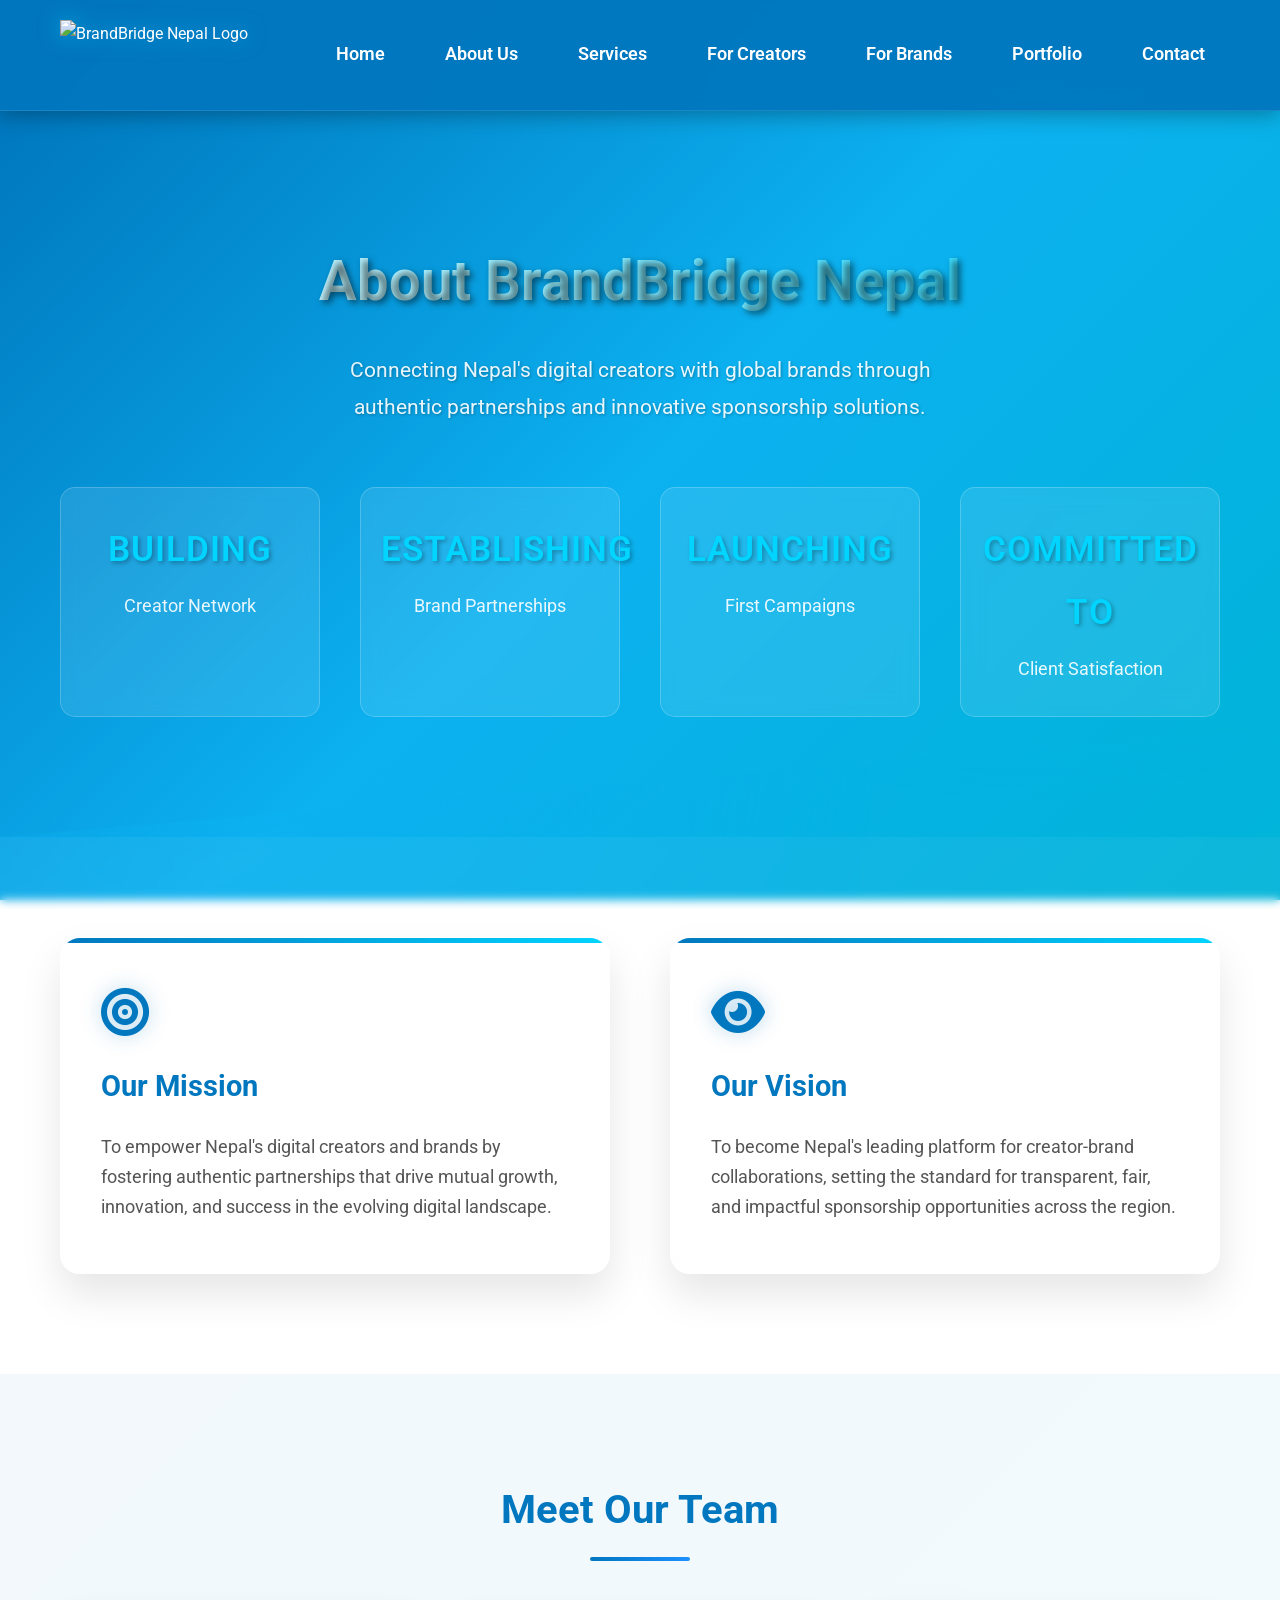
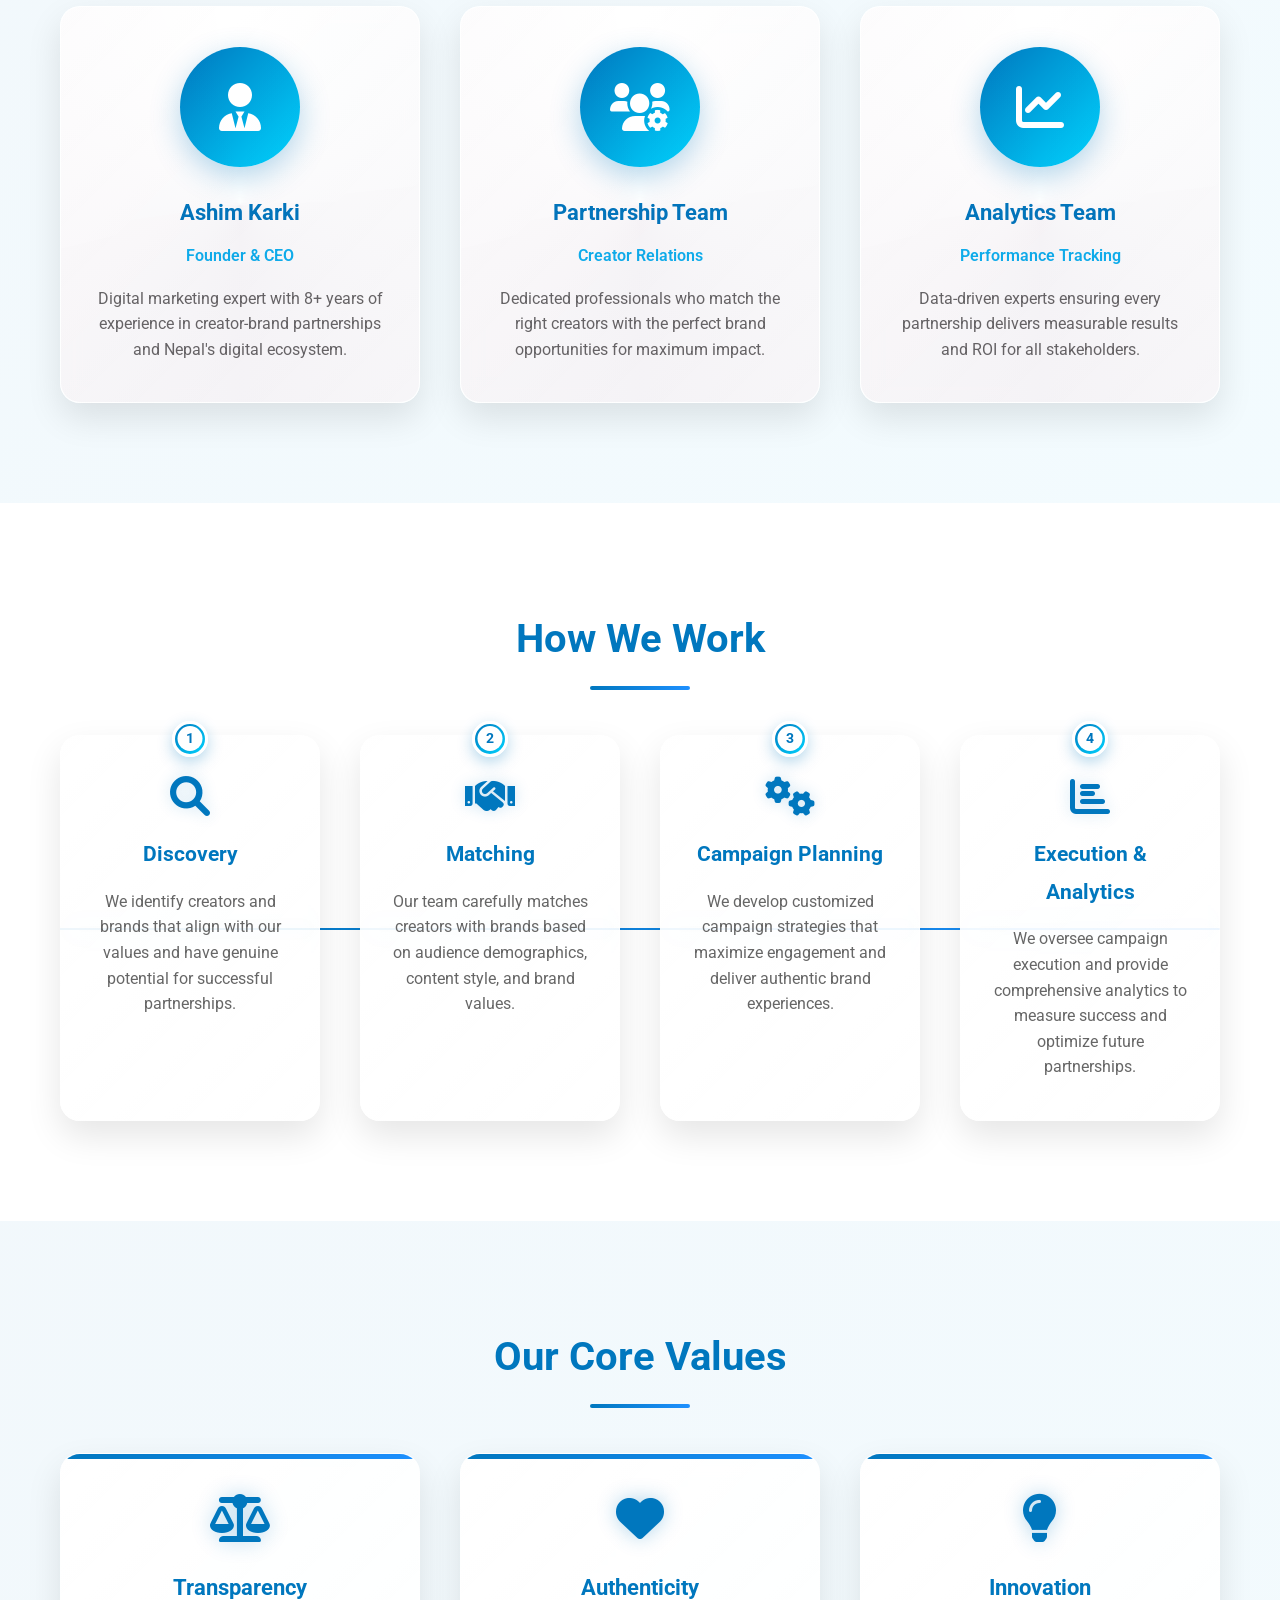
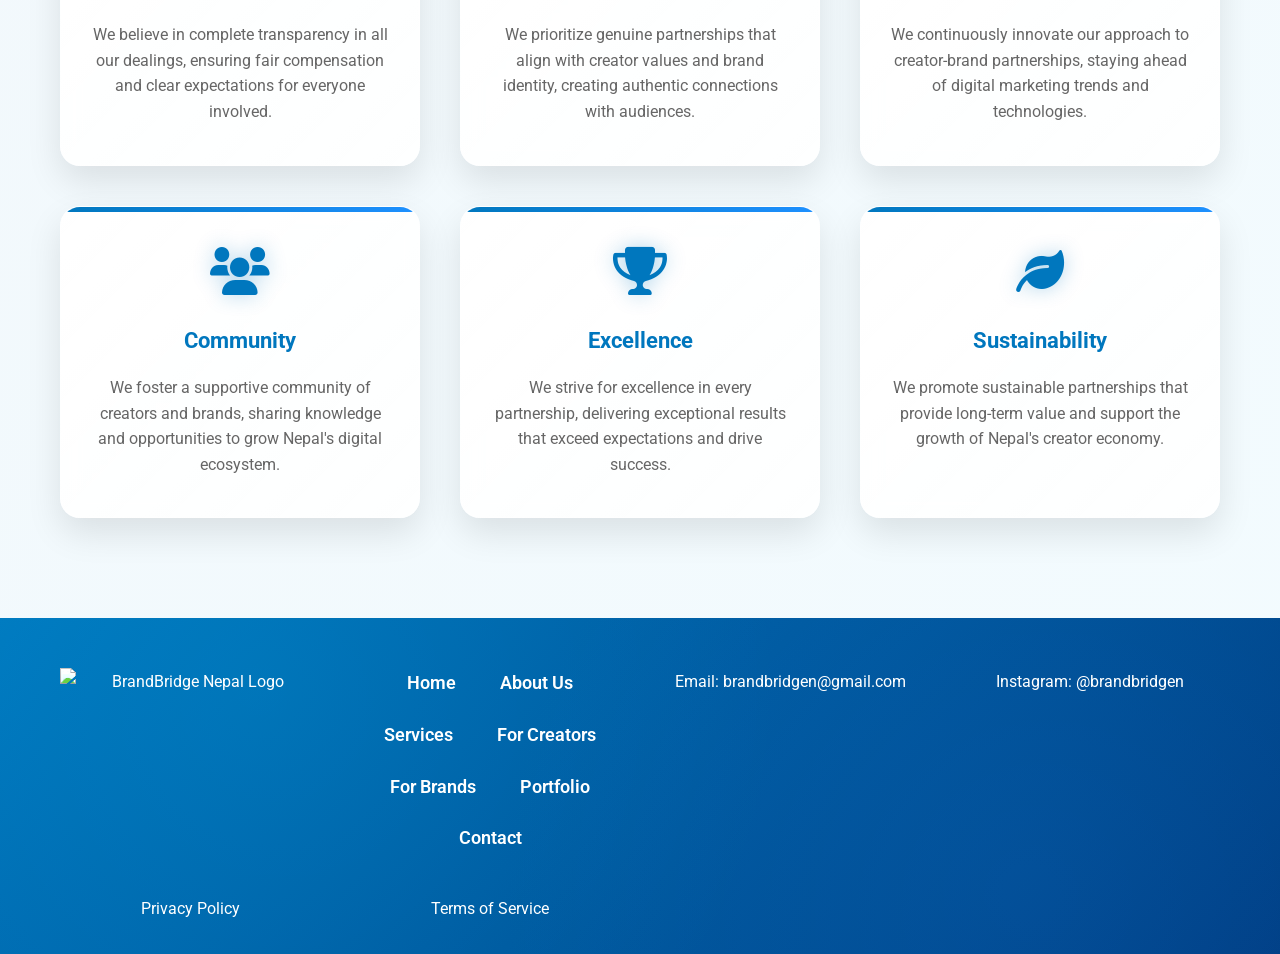
==== commit 6f0b58bd: "Move CSS and JS files to root directory - removed css and js folders" ====
--- a/about.html
+++ b/about.html
@@ -4,7 +4,7 @@
     <meta charset="UTF-8">
     <meta name="viewport" content="width=device-width, initial-scale=1.0">
     <title>About Us - BrandBridge Nepal</title>
-    <link rel="stylesheet" href="css/styles.css">
+    <link rel="stylesheet" href="styles.css">
     <link href="https://fonts.googleapis.com/css2?family=Roboto:wght@300;400;500;700&display=swap" rel="stylesheet">
     <link rel="stylesheet" href="https://cdnjs.cloudflare.com/ajax/libs/font-awesome/6.0.0/css/all.min.css">
 </head>
@@ -200,6 +200,6 @@
             <p><a href="terms-of-service.html">Terms of Service</a></p>
         </div>
     </footer>
-<script src="js/script.js"></script>
+<script src="script.js"></script>
 </body>
-</html>+</html>
--- a/styles.css
+++ b/styles.css
@@ -0,0 +1,1086 @@
+/* Reset and base styles */
+* {
+    margin: 0;
+    padding: 0;
+    box-sizing: border-box;
+}
+
+body {
+    font-family: 'Roboto', sans-serif;
+    line-height: 1.8;
+    color: #1f5a7a;
+    background: linear-gradient(135deg, #0077BE 0%, #0CB1F0 50%, #00B4D8 100%);
+    background-attachment: fixed;
+    min-height: 100vh;
+    overflow-x: hidden;
+}
+
+body::before {
+    content: '';
+    position: fixed;
+    top: 0;
+    left: 0;
+    width: 100%;
+    height: 100%;
+    background: 
+        radial-gradient(circle at 20% 80%, rgba(12, 177, 240, 0.3) 0%, transparent 50%),
+        radial-gradient(circle at 80% 20%, rgba(0, 212, 255, 0.2) 0%, transparent 50%),
+        radial-gradient(circle at 40% 40%, rgba(30, 144, 255, 0.2) 0%, transparent 50%);
+    z-index: -1;
+}
+
+.container {
+    max-width: 1200px;
+    margin: 0 auto;
+    padding: 0 20px;
+}
+
+/* Header */
+header {
+    background: rgba(0, 119, 190, 0.95);
+    backdrop-filter: blur(10px);
+    color: #ffffff;
+    padding: 20px 0;
+    box-shadow: 0 4px 20px rgba(0, 0, 0, 0.3);
+    position: sticky;
+    top: 0;
+    z-index: 1000;
+    border-bottom: 1px solid rgba(255, 255, 255, 0.1);
+}
+
+header .container {
+    display: flex;
+    justify-content: space-between;
+    align-items: center;
+}
+
+.logo {
+    height: 70px;
+    transition: all 0.3s ease;
+    filter: drop-shadow(0 0 10px rgba(0, 212, 255, 0.5));
+}
+
+.logo:hover {
+    transform: scale(1.05) rotate(2deg);
+}
+
+nav ul {
+    list-style: none;
+    display: flex;
+    gap: 30px;
+    align-items: center;
+}
+
+nav a {
+    color: #ffffff;
+    text-decoration: none;
+    font-weight: 600;
+    font-size: 1.1em;
+    transition: all 0.3s ease;
+    position: relative;
+    padding: 10px 15px;
+    border-radius: 25px;
+}
+
+nav a:hover {
+    color: #00D4FF;
+    background: rgba(255, 255, 255, 0.1);
+    transform: translateY(-2px);
+    box-shadow: 0 5px 15px rgba(0, 0, 0, 0.2);
+}
+
+nav a::after {
+    content: '';
+    position: absolute;
+    width: 0;
+    height: 3px;
+    bottom: 0;
+    left: 50%;
+    background: linear-gradient(90deg, #00D4FF, #1E90FF);
+    transition: all 0.3s ease;
+    border-radius: 2px;
+}
+
+nav a:hover::after {
+    width: 80%;
+    left: 10%;
+}
+
+/* Hamburger menu for mobile */
+.menu-toggle {
+    display: none;
+    flex-direction: column;
+    cursor: pointer;
+    padding: 10px;
+    border-radius: 5px;
+    background: rgba(255, 255, 255, 0.1);
+}
+
+.menu-toggle span {
+    width: 25px;
+    height: 3px;
+    background: #fff;
+    margin: 3px 0;
+    transition: 0.3s;
+    border-radius: 2px;
+}
+
+.menu-toggle.active span:nth-child(1) {
+    transform: rotate(-45deg) translate(-5px, 6px);
+}
+
+.menu-toggle.active span:nth-child(2) {
+    opacity: 0;
+}
+
+.menu-toggle.active span:nth-child(3) {
+    transform: rotate(45deg) translate(-5px, -6px);
+}
+
+/* Main sections */
+main {
+    min-height: calc(100vh - 200px);
+}
+
+section {
+    padding: 100px 0;
+    animation: slideInUp 1s ease-out;
+    position: relative;
+}
+
+section:nth-child(even) {
+    background: rgba(255, 255, 255, 0.05);
+    backdrop-filter: blur(5px);
+}
+
+@keyframes slideInUp {
+    from {
+        opacity: 0;
+        transform: translateY(50px);
+    }
+    to {
+        opacity: 1;
+        transform: translateY(0);
+    }
+}
+
+.hero {
+    background: linear-gradient(135deg, #0077BE 0%, #0CB1F0 50%, #00B4D8 100%);
+    color: #fff;
+    text-align: center;
+    padding: 150px 0;
+    position: relative;
+    overflow: hidden;
+    clip-path: polygon(0 0, 100% 0, 100% 90%, 0 100%);
+}
+
+.hero::before {
+    content: '';
+    position: absolute;
+    top: 0;
+    left: 0;
+    right: 0;
+    bottom: 0;
+    background: 
+        url('data:image/svg+xml,<svg xmlns="http://www.w3.org/2000/svg" viewBox="0 0 1000 1000"><defs><pattern id="grain" width="100" height="100" patternUnits="userSpaceOnUse"><circle cx="25" cy="25" r="1" fill="rgba(255,255,255,0.1)"/><circle cx="75" cy="75" r="1" fill="rgba(255,255,255,0.1)"/></pattern></defs><rect width="100%" height="100%" fill="url(%23grain)"/></svg>') repeat;
+    opacity: 0.3;
+    animation: grainMove 20s linear infinite;
+}
+
+@keyframes grainMove {
+    0% { transform: translate(0, 0); }
+    100% { transform: translate(100px, 100px); }
+}
+
+.hero .container {
+    position: relative;
+    z-index: 1;
+}
+
+.hero h1 {
+    font-size: 4em;
+    margin-bottom: 20px;
+    text-shadow: 3px 3px 6px rgba(0, 0, 0, 0.5);
+    background: linear-gradient(45deg, #fff, #00D4FF);
+    -webkit-background-clip: text;
+    -webkit-text-fill-color: transparent;
+    background-clip: text;
+    animation: textGlow 2s ease-in-out infinite alternate;
+}
+
+@keyframes textGlow {
+    from { filter: drop-shadow(0 0 10px rgba(0, 212, 255, 0.5)); }
+    to { filter: drop-shadow(0 0 20px rgba(0, 212, 255, 1)); }
+}
+
+.hero p {
+    font-size: 1.4em;
+    margin-bottom: 50px;
+    max-width: 700px;
+    margin-left: auto;
+    margin-right: auto;
+    opacity: 0.9;
+    text-shadow: 1px 1px 3px rgba(0, 0, 0, 0.3);
+}
+
+.cta-buttons {
+    display: flex;
+    justify-content: center;
+    gap: 40px;
+    flex-wrap: wrap;
+}
+
+.btn {
+    background: linear-gradient(135deg, #0CB1F0 0%, #00D4FF 50%, #1E90FF 100%);
+    color: #ffffff;
+    padding: 18px 35px;
+    text-decoration: none;
+    border-radius: 50px;
+    font-weight: 700;
+    font-size: 1.2em;
+    box-shadow: 0 10px 30px rgba(0, 0, 0, 0.3);
+    transition: all 0.4s ease;
+    position: relative;
+    overflow: hidden;
+    border: 2px solid transparent;
+}
+
+.btn::before {
+    content: '';
+    position: absolute;
+    top: 0;
+    left: -100%;
+    width: 100%;
+    height: 100%;
+    background: linear-gradient(90deg, transparent, rgba(255, 255, 255, 0.4), transparent);
+    transition: left 0.6s;
+}
+
+.btn:hover::before {
+    left: 100%;
+}
+
+.btn:hover {
+    transform: translateY(-5px) scale(1.05);
+    box-shadow: 0 20px 40px rgba(0, 0, 0, 0.4);
+    background: linear-gradient(135deg, #1E90FF 0%, #00D4FF 50%, #0CB1F0 100%);
+}
+
+.btn:active {
+    transform: translateY(-2px);
+}
+
+/* Services */
+.services .service-list {
+    display: grid;
+    grid-template-columns: repeat(auto-fit, minmax(350px, 1fr));
+    gap: 50px;
+}
+
+.service {
+    background: linear-gradient(135deg, rgba(255, 255, 255, 0.95) 0%, rgba(255, 255, 255, 0.9) 100%);
+    backdrop-filter: blur(10px);
+    padding: 50px 40px;
+    text-align: center;
+    border-radius: 20px;
+    box-shadow: 0 15px 35px rgba(0, 0, 0, 0.1);
+    transition: all 0.4s ease;
+    position: relative;
+    overflow: hidden;
+    border: 1px solid rgba(255, 255, 255, 0.2);
+}
+
+.service::before {
+    content: '';
+    position: absolute;
+    top: 0;
+    left: 0;
+    right: 0;
+    height: 5px;
+    background: linear-gradient(90deg, #0077BE, #0CB1F0, #00B4D8, #1E90FF);
+    border-radius: 20px 20px 0 0;
+}
+
+.service::after {
+    content: '';
+    position: absolute;
+    top: -50%;
+    left: -50%;
+    width: 200%;
+    height: 200%;
+    background: conic-gradient(from 0deg, transparent, rgba(0, 119, 190, 0.1), transparent);
+    animation: rotate 10s linear infinite;
+    z-index: -1;
+}
+
+@keyframes rotate {
+    0% { transform: rotate(0deg); }
+    100% { transform: rotate(360deg); }
+}
+
+.service:hover {
+    transform: translateY(-15px) rotate(2deg);
+    box-shadow: 0 25px 50px rgba(0, 0, 0, 0.2);
+}
+
+.service i {
+    font-size: 4em;
+    color: #0077BE;
+    margin-bottom: 25px;
+    text-shadow: 0 0 20px rgba(0, 119, 190, 0.3);
+    animation: iconPulse 3s ease-in-out infinite;
+}
+
+@keyframes iconPulse {
+    0%, 100% { transform: scale(1); }
+    50% { transform: scale(1.1); }
+}
+
+.service h3 {
+    margin-bottom: 20px;
+    color: #0077BE;
+    font-size: 1.5em;
+    position: relative;
+}
+
+.service h3::after {
+    content: '';
+    position: absolute;
+    bottom: -10px;
+    left: 50%;
+    transform: translateX(-50%);
+    width: 50px;
+    height: 3px;
+    background: linear-gradient(90deg, #0077BE, #1E90FF);
+    border-radius: 2px;
+}
+
+.service p {
+    color: #555;
+    font-size: 1.1em;
+    line-height: 1.6;
+}
+
+/* Why choose */
+.why-choose {
+    background: linear-gradient(135deg, rgba(0, 119, 190, 0.1) 0%, rgba(12, 177, 240, 0.1) 100%);
+    padding: 100px 0;
+}
+
+.why-choose h2 {
+    text-align: center;
+    margin-bottom: 60px;
+    color: #1f5a7a;
+    font-size: 2.5em;
+    text-shadow: 2px 2px 4px rgba(0, 0, 0, 0.1);
+}
+
+.why-choose ul {
+    display: grid;
+    grid-template-columns: repeat(auto-fit, minmax(300px, 1fr));
+    gap: 30px;
+    list-style: none;
+    padding: 0;
+}
+
+.why-choose li {
+    background: rgba(255, 255, 255, 0.95);
+    padding: 30px;
+    border-radius: 15px;
+    box-shadow: 0 10px 30px rgba(0, 0, 0, 0.1);
+    position: relative;
+    padding-left: 80px;
+    transition: all 0.3s ease;
+    backdrop-filter: blur(5px);
+}
+
+.why-choose li:hover {
+    transform: translateY(-5px);
+    box-shadow: 0 15px 40px rgba(0, 0, 0, 0.2);
+}
+
+.why-choose li::before {
+    content: '✨';
+    position: absolute;
+    left: 30px;
+    top: 30px;
+    font-size: 2em;
+    color: #0077BE;
+}
+
+.why-choose li:nth-child(2)::before { content: '🔒'; }
+.why-choose li:nth-child(3)::before { content: '🤝'; }
+.why-choose li:nth-child(4)::before { content: '💪'; }
+
+/* Contact preview */
+.contact-preview {
+    background: linear-gradient(135deg, #0077BE 0%, #003d82 100%);
+    color: #fff;
+    text-align: center;
+    padding: 80px 0;
+    position: relative;
+}
+
+.contact-preview::before {
+    content: '';
+    position: absolute;
+    top: 0;
+    left: 0;
+    right: 0;
+    bottom: 0;
+    background: url('data:image/svg+xml,<svg xmlns="http://www.w3.org/2000/svg" viewBox="0 0 100 100"><circle cx="50" cy="50" r="2" fill="rgba(255,255,255,0.05)"/></svg>') repeat;
+}
+
+.contact-preview .container {
+    position: relative;
+    z-index: 1;
+}
+
+.contact-preview h2 {
+    margin-bottom: 30px;
+    font-size: 2.5em;
+    text-shadow: 2px 2px 4px rgba(0, 0, 0, 0.5);
+}
+
+.contact-preview p {
+    margin-bottom: 15px;
+    font-size: 1.2em;
+    opacity: 0.9;
+}
+
+/* Footer */
+footer {
+    background: linear-gradient(135deg, #0077BE 0%, #003d82 100%);
+    color: #ffffff;
+    padding: 50px 0 30px;
+    text-align: center;
+    position: relative;
+    overflow: hidden;
+}
+
+footer::before {
+    content: '';
+    position: absolute;
+    top: 0;
+    left: 0;
+    right: 0;
+    bottom: 0;
+    background: 
+        radial-gradient(circle at 20% 20%, rgba(0, 212, 255, 0.1) 0%, transparent 50%),
+        radial-gradient(circle at 80% 80%, rgba(30, 144, 255, 0.1) 0%, transparent 50%);
+}
+
+footer .container {
+    position: relative;
+    z-index: 1;
+    display: grid;
+    grid-template-columns: repeat(auto-fit, minmax(250px, 1fr));
+    gap: 40px;
+    align-items: start;
+}
+
+footer .logo {
+    height: 60px;
+    margin-bottom: 20px;
+    filter: brightness(1.2);
+}
+
+footer nav ul {
+    justify-content: center;
+    flex-wrap: wrap;
+    gap: 20px;
+}
+
+footer a {
+    color: #ffffff;
+    text-decoration: none;
+    transition: all 0.3s ease;
+    padding: 8px 12px;
+    border-radius: 20px;
+}
+
+footer a:hover {
+    color: #00D4FF;
+    background: rgba(255, 255, 255, 0.1);
+    transform: translateY(-2px);
+}
+
+/* Forms */
+form {
+    max-width: 700px;
+    margin: 0 auto;
+    background: linear-gradient(135deg, rgba(255, 255, 255, 0.95) 0%, rgba(255, 255, 255, 0.9) 100%);
+    backdrop-filter: blur(10px);
+    padding: 50px;
+    border-radius: 20px;
+    box-shadow: 0 20px 40px rgba(0, 0, 0, 0.1);
+    border: 1px solid rgba(255, 255, 255, 0.2);
+}
+
+form label {
+    display: block;
+    margin-top: 25px;
+    font-weight: 600;
+    color: #333;
+    font-size: 1.1em;
+}
+
+form input,
+form select,
+form textarea {
+    width: 100%;
+    padding: 15px;
+    margin-top: 10px;
+    border: 2px solid #ddd;
+    border-radius: 10px;
+    font-family: 'Roboto', sans-serif;
+    font-size: 1em;
+    transition: all 0.3s ease;
+    background: rgba(255, 255, 255, 0.8);
+}
+
+form input:focus,
+form select:focus,
+form textarea:focus {
+    outline: none;
+    border-color: #003366;
+    box-shadow: 0 0 20px rgba(0, 51, 102, 0.2);
+    background: #fff;
+}
+
+form textarea {
+    height: 150px;
+    resize: vertical;
+    border-radius: 10px;
+}
+
+/* Coming soon */
+.coming-soon {
+    text-align: center;
+    background: linear-gradient(135deg, rgba(255, 255, 255, 0.95) 0%, rgba(255, 255, 255, 0.9) 100%);
+    backdrop-filter: blur(10px);
+    padding: 80px 50px;
+    border-radius: 20px;
+    box-shadow: 0 20px 40px rgba(0, 0, 0, 0.1);
+    border: 1px solid rgba(255, 255, 255, 0.2);
+    position: relative;
+    overflow: hidden;
+}
+
+.coming-soon::before {
+    content: '';
+    position: absolute;
+    top: -50%;
+    left: -50%;
+    width: 200%;
+    height: 200%;
+    background: conic-gradient(from 0deg, transparent, rgba(0, 51, 102, 0.05), transparent);
+    animation: rotate 15s linear infinite;
+}
+
+.coming-soon h2 {
+    color: #003366;
+    margin-bottom: 25px;
+    font-size: 2.5em;
+    position: relative;
+    z-index: 1;
+}
+
+.coming-soon p {
+    color: #555;
+    font-size: 1.2em;
+    max-width: 500px;
+    margin: 0 auto;
+    position: relative;
+    z-index: 1;
+}
+
+/* About Section Enhancements */
+.about-hero {
+    background: linear-gradient(135deg, #0077BE 0%, #0CB1F0 50%, #00B4D8 100%);
+    color: #fff;
+    text-align: center;
+    padding: 120px 0;
+    position: relative;
+    overflow: hidden;
+    clip-path: polygon(0 0, 100% 0, 100% 85%, 0 100%);
+}
+
+.about-hero::before {
+    content: '';
+    position: absolute;
+    top: 0;
+    left: 0;
+    right: 0;
+    bottom: 0;
+    background: 
+        url('data:image/svg+xml,<svg xmlns="http://www.w3.org/2000/svg" viewBox="0 0 1000 1000"><defs><pattern id="aboutGrain" width="100" height="100" patternUnits="userSpaceOnUse"><circle cx="25" cy="25" r="1" fill="rgba(255,255,255,0.1)"/><circle cx="75" cy="75" r="1" fill="rgba(255,255,255,0.1)"/></pattern></defs><rect width="100%" height="100%" fill="url(%23aboutGrain)"/></svg>') repeat;
+    opacity: 0.3;
+    animation: grainMove 25s linear infinite;
+}
+
+.about-hero .container {
+    position: relative;
+    z-index: 1;
+}
+
+.about-hero h1 {
+    font-size: 3.5em;
+    margin-bottom: 20px;
+    text-shadow: 3px 3px 6px rgba(0, 0, 0, 0.5);
+    background: linear-gradient(45deg, #fff, #00D4FF);
+    -webkit-background-clip: text;
+    -webkit-text-fill-color: transparent;
+    background-clip: text;
+    animation: textGlow 3s ease-in-out infinite alternate;
+}
+
+.about-hero p {
+    font-size: 1.3em;
+    margin-bottom: 40px;
+    max-width: 600px;
+    margin-left: auto;
+    margin-right: auto;
+    opacity: 0.9;
+    text-shadow: 1px 1px 3px rgba(0, 0, 0, 0.3);
+}
+
+.stats-grid {
+    display: grid;
+    grid-template-columns: repeat(auto-fit, minmax(200px, 1fr));
+    gap: 40px;
+    margin-top: 60px;
+}
+
+.stat-item {
+    background: rgba(255, 255, 255, 0.1);
+    backdrop-filter: blur(10px);
+    padding: 30px 20px;
+    border-radius: 15px;
+    border: 1px solid rgba(255, 255, 255, 0.2);
+    transition: all 0.3s ease;
+}
+
+.stat-item:hover {
+    transform: translateY(-10px);
+    background: rgba(255, 255, 255, 0.15);
+}
+
+.stat-number {
+    font-size: 2.2em;
+    font-weight: 600;
+    color: #00D4FF;
+    margin-bottom: 10px;
+    text-shadow: 2px 2px 4px rgba(0, 0, 0, 0.3);
+    text-transform: uppercase;
+    letter-spacing: 1px;
+}
+
+.stat-label {
+    font-size: 1.1em;
+    color: #fff;
+    opacity: 0.9;
+}
+
+/* Mission & Vision */
+.mission-vision {
+    padding: 100px 0;
+    background: rgba(255, 255, 255, 0.05);
+    backdrop-filter: blur(5px);
+}
+
+.mission-vision .container {
+    display: grid;
+    grid-template-columns: repeat(auto-fit, minmax(400px, 1fr));
+    gap: 60px;
+    align-items: center;
+}
+
+.mission-card, .vision-card {
+    background: linear-gradient(135deg, rgba(255, 255, 255, 0.95) 0%, rgba(255, 255, 255, 0.9) 100%);
+    backdrop-filter: blur(10px);
+    padding: 50px 40px;
+    border-radius: 20px;
+    box-shadow: 0 20px 40px rgba(0, 0, 0, 0.1);
+    border: 1px solid rgba(255, 255, 255, 0.2);
+    position: relative;
+    overflow: hidden;
+}
+
+.mission-card::before, .vision-card::before {
+    content: '';
+    position: absolute;
+    top: 0;
+    left: 0;
+    right: 0;
+    height: 5px;
+    background: linear-gradient(90deg, #0077BE, #00D4FF);
+    border-radius: 20px 20px 0 0;
+}
+
+.mission-card i, .vision-card i {
+    font-size: 3em;
+    color: #0077BE;
+    margin-bottom: 25px;
+    text-shadow: 0 0 20px rgba(0, 119, 190, 0.3);
+}
+
+.mission-card h3, .vision-card h3 {
+    color: #0077BE;
+    margin-bottom: 20px;
+    font-size: 1.8em;
+}
+
+.mission-card p, .vision-card p {
+    color: #555;
+    line-height: 1.7;
+    font-size: 1.1em;
+}
+
+/* Team Section */
+.team-section {
+    padding: 100px 0;
+    background: linear-gradient(135deg, rgba(0, 119, 190, 0.05) 0%, rgba(12, 177, 240, 0.05) 100%);
+}
+
+.team-section h2 {
+    text-align: center;
+    margin-bottom: 60px;
+    color: #0077BE;
+    font-size: 2.5em;
+    position: relative;
+}
+
+.team-section h2::after {
+    content: '';
+    position: absolute;
+    bottom: -15px;
+    left: 50%;
+    transform: translateX(-50%);
+    width: 100px;
+    height: 4px;
+    background: linear-gradient(90deg, #0077BE, #1E90FF);
+    border-radius: 2px;
+}
+
+.team-grid {
+    display: grid;
+    grid-template-columns: repeat(auto-fit, minmax(300px, 1fr));
+    gap: 40px;
+}
+
+.team-member {
+    background: linear-gradient(135deg, rgba(255, 255, 255, 0.95) 0%, rgba(255, 255, 255, 0.9) 100%);
+    backdrop-filter: blur(10px);
+    padding: 40px 30px;
+    text-align: center;
+    border-radius: 20px;
+    box-shadow: 0 15px 35px rgba(0, 0, 0, 0.1);
+    transition: all 0.4s ease;
+    border: 1px solid rgba(255, 255, 255, 0.2);
+    position: relative;
+    overflow: hidden;
+}
+
+.team-member::before {
+    content: '';
+    position: absolute;
+    top: -50%;
+    left: -50%;
+    width: 200%;
+    height: 200%;
+    background: conic-gradient(from 0deg, transparent, rgba(74, 14, 78, 0.05), transparent);
+    animation: rotate 15s linear infinite;
+}
+
+.team-member:hover {
+    transform: translateY(-15px);
+    box-shadow: 0 25px 50px rgba(0, 0, 0, 0.2);
+}
+
+.team-avatar {
+    width: 120px;
+    height: 120px;
+    background: linear-gradient(135deg, #0077BE, #00D4FF);
+    border-radius: 50%;
+    margin: 0 auto 25px;
+    display: flex;
+    align-items: center;
+    justify-content: center;
+    font-size: 3em;
+    color: #fff;
+    box-shadow: 0 10px 30px rgba(0, 119, 190, 0.3);
+}
+
+.team-member h4 {
+    color: #0077BE;
+    margin-bottom: 10px;
+    font-size: 1.4em;
+}
+
+.team-role {
+    color: #0CB1F0;
+    font-weight: 600;
+    margin-bottom: 15px;
+    font-size: 1em;
+}
+
+.team-member p {
+    color: #666;
+    line-height: 1.6;
+}
+
+/* Process Section */
+.process-section {
+    padding: 100px 0;
+    background: rgba(255, 255, 255, 0.05);
+    backdrop-filter: blur(5px);
+}
+
+.process-section h2 {
+    text-align: center;
+    margin-bottom: 60px;
+    color: #0077BE;
+    font-size: 2.5em;
+    position: relative;
+}
+
+.process-section h2::after {
+    content: '';
+    position: absolute;
+    bottom: -15px;
+    left: 50%;
+    transform: translateX(-50%);
+    width: 100px;
+    height: 4px;
+    background: linear-gradient(90deg, #0077BE, #1E90FF);
+    border-radius: 2px;
+}
+
+.process-timeline {
+    display: grid;
+    grid-template-columns: repeat(auto-fit, minmax(250px, 1fr));
+    gap: 40px;
+    position: relative;
+}
+
+.process-timeline::before {
+    content: '';
+    position: absolute;
+    top: 50%;
+    left: 0;
+    right: 0;
+    height: 2px;
+    background: linear-gradient(90deg, #0077BE, #1E90FF);
+    z-index: 1;
+}
+
+.process-step {
+    background: linear-gradient(135deg, rgba(255, 255, 255, 0.95) 0%, rgba(255, 255, 255, 0.9) 100%);
+    backdrop-filter: blur(10px);
+    padding: 40px 30px;
+    text-align: center;
+    border-radius: 20px;
+    box-shadow: 0 15px 35px rgba(0, 0, 0, 0.1);
+    position: relative;
+    z-index: 2;
+    border: 1px solid rgba(255, 255, 255, 0.2);
+}
+
+.process-step::before {
+    content: '';
+    position: absolute;
+    top: -15px;
+    left: 50%;
+    transform: translateX(-50%);
+    width: 30px;
+    height: 30px;
+    background: linear-gradient(135deg, #0077BE, #00D4FF);
+    border-radius: 50%;
+    border: 3px solid #fff;
+    box-shadow: 0 5px 15px rgba(0, 119, 190, 0.3);
+    z-index: 3;
+}
+
+.process-number {
+    position: absolute;
+    top: -10px;
+    left: 50%;
+    transform: translateX(-50%);
+    width: 25px;
+    height: 25px;
+    background: #fff;
+    border-radius: 50%;
+    display: flex;
+    align-items: center;
+    justify-content: center;
+    font-weight: 700;
+    color: #0077BE;
+    font-size: 0.9em;
+    z-index: 4;
+}
+
+.process-step i {
+    font-size: 2.5em;
+    color: #0077BE;
+    margin-bottom: 20px;
+    text-shadow: 0 0 15px rgba(0, 119, 190, 0.2);
+}
+
+.process-step h4 {
+    color: #0077BE;
+    margin-bottom: 15px;
+    font-size: 1.3em;
+}
+
+.process-step p {
+    color: #666;
+    line-height: 1.6;
+}
+
+/* Values Section */
+.values-section {
+    padding: 100px 0;
+    background: linear-gradient(135deg, rgba(0, 119, 190, 0.05) 0%, rgba(12, 177, 240, 0.05) 100%);
+}
+
+.values-section h2 {
+    text-align: center;
+    margin-bottom: 60px;
+    color: #0077BE;
+    font-size: 2.5em;
+    position: relative;
+}
+
+.values-section h2::after {
+    content: '';
+    position: absolute;
+    bottom: -15px;
+    left: 50%;
+    transform: translateX(-50%);
+    width: 100px;
+    height: 4px;
+    background: linear-gradient(90deg, #0077BE, #1E90FF);
+    border-radius: 2px;
+}
+
+.values-grid {
+    display: grid;
+    grid-template-columns: repeat(auto-fit, minmax(280px, 1fr));
+    gap: 40px;
+}
+
+.value-item {
+    background: linear-gradient(135deg, rgba(255, 255, 255, 0.95) 0%, rgba(255, 255, 255, 0.9) 100%);
+    backdrop-filter: blur(10px);
+    padding: 40px 30px;
+    text-align: center;
+    border-radius: 20px;
+    box-shadow: 0 15px 35px rgba(0, 0, 0, 0.1);
+    transition: all 0.4s ease;
+    border: 1px solid rgba(255, 255, 255, 0.2);
+    position: relative;
+    overflow: hidden;
+}
+
+.value-item::before {
+    content: '';
+    position: absolute;
+    top: 0;
+    left: 0;
+    right: 0;
+    height: 5px;
+    background: linear-gradient(90deg, #0077BE, #1E90FF);
+    border-radius: 20px 20px 0 0;
+}
+
+.value-item:hover {
+    transform: translateY(-10px);
+    box-shadow: 0 25px 50px rgba(0, 0, 0, 0.2);
+}
+
+.value-item i {
+    font-size: 3em;
+    color: #0077BE;
+    margin-bottom: 25px;
+    text-shadow: 0 0 20px rgba(0, 119, 190, 0.3);
+    animation: iconPulse 4s ease-in-out infinite;
+}
+
+.value-item h4 {
+    color: #0077BE;
+    margin-bottom: 15px;
+    font-size: 1.4em;
+}
+
+.value-item p {
+    color: #666;
+    line-height: 1.6;
+}
+
+/* Responsive */
+@media (max-width: 768px) {
+    .menu-toggle {
+        display: flex;
+    }
+    
+    nav ul {
+        position: absolute;
+        top: 100%;
+        left: 0;
+        right: 0;
+        background: rgba(0, 119, 190, 0.95);
+        backdrop-filter: blur(10px);
+        flex-direction: column;
+        gap: 0;
+        transform: translateY(-100%);
+        opacity: 0;
+        visibility: hidden;
+        transition: all 0.3s ease;
+        border-radius: 0 0 15px 15px;
+        box-shadow: 0 5px 15px rgba(0, 0, 0, 0.2);
+    }
+    
+    nav ul.active {
+        transform: translateY(0);
+        opacity: 1;
+        visibility: visible;
+    }
+    
+    nav li {
+        border-bottom: 1px solid rgba(255, 255, 255, 0.1);
+    }
+    
+    nav a {
+        display: block;
+        padding: 20px;
+        border-radius: 0;
+    }
+    
+    .hero h1 {
+        font-size: 2.8em;
+    }
+    
+    .hero p {
+        font-size: 1.2em;
+    }
+    
+    .cta-buttons {
+        flex-direction: column;
+        align-items: center;
+    }
+    
+    .services .service-list,
+    .why-choose ul {
+        grid-template-columns: 1fr;
+    }
+    
+    footer .container {
+        grid-template-columns: 1fr;
+        text-align: center;
+    }
+    
+    form {
+        padding: 30px 20px;
+    }
+}
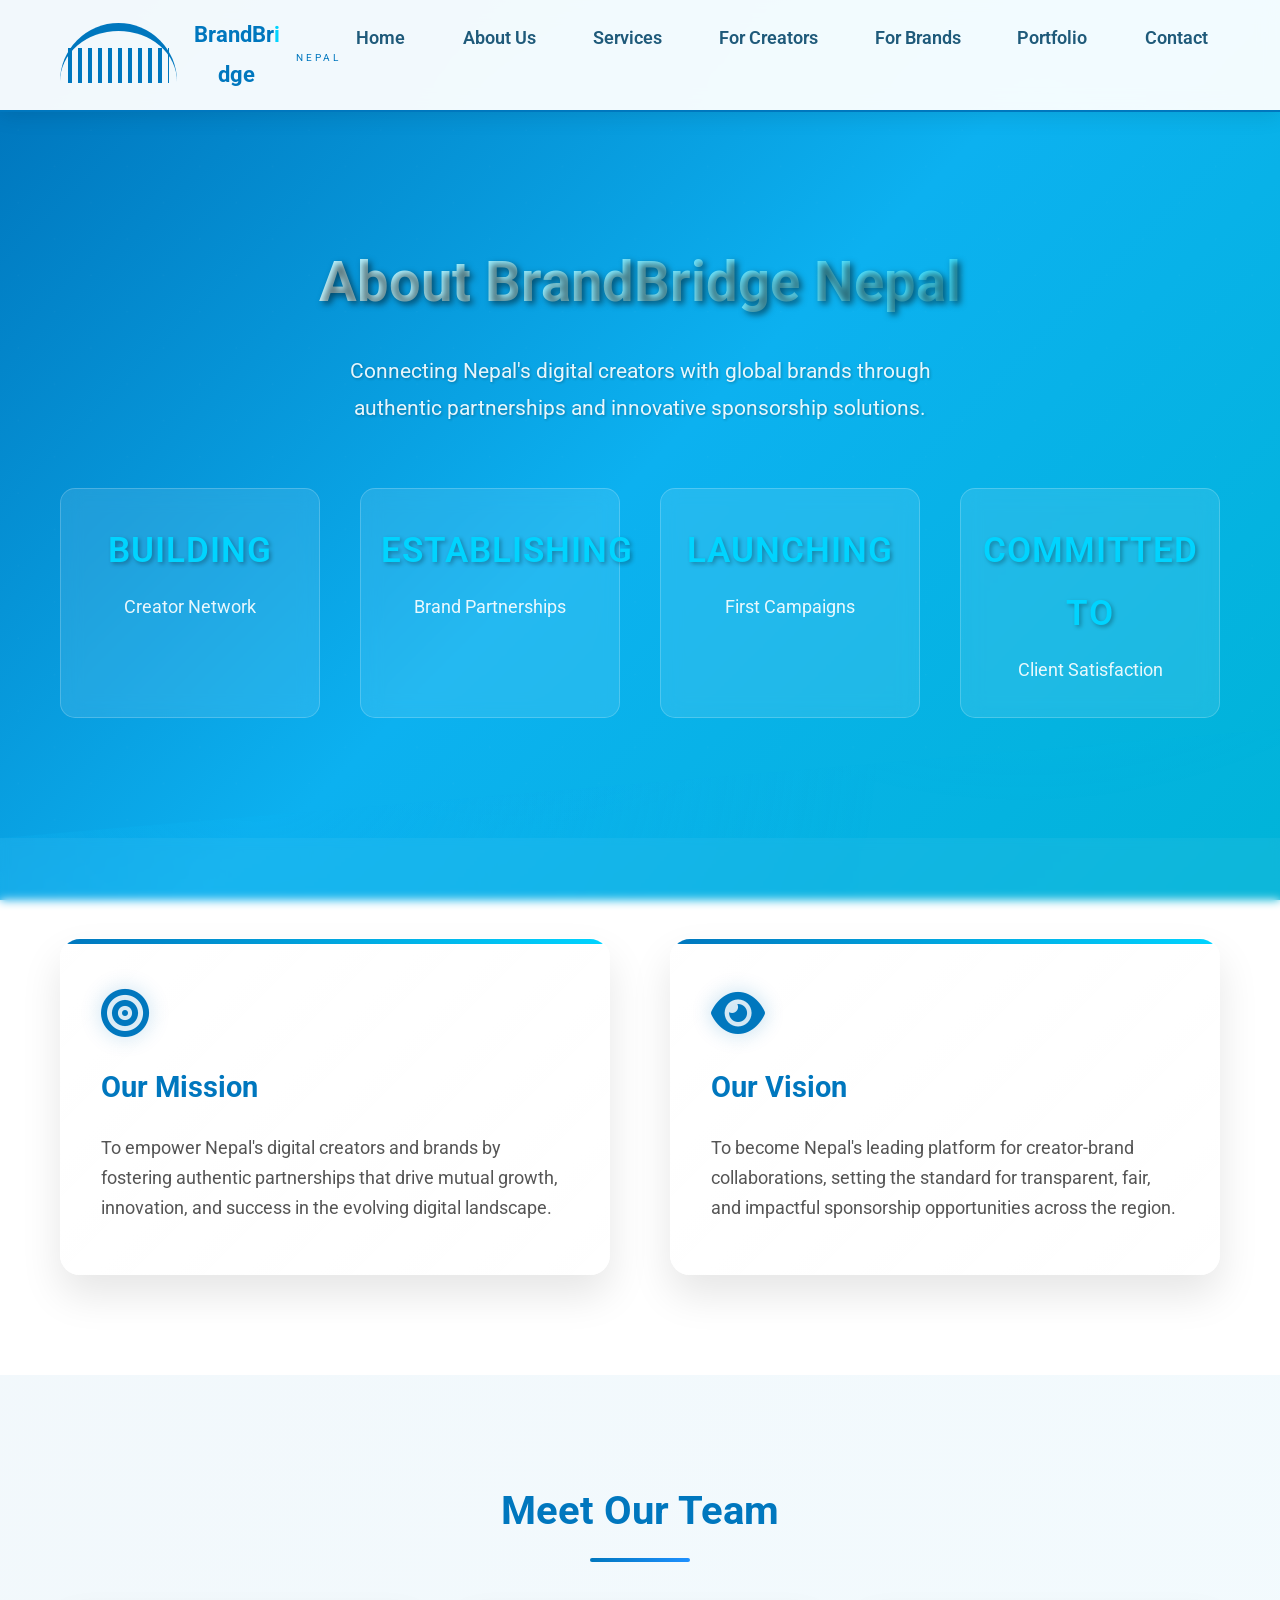
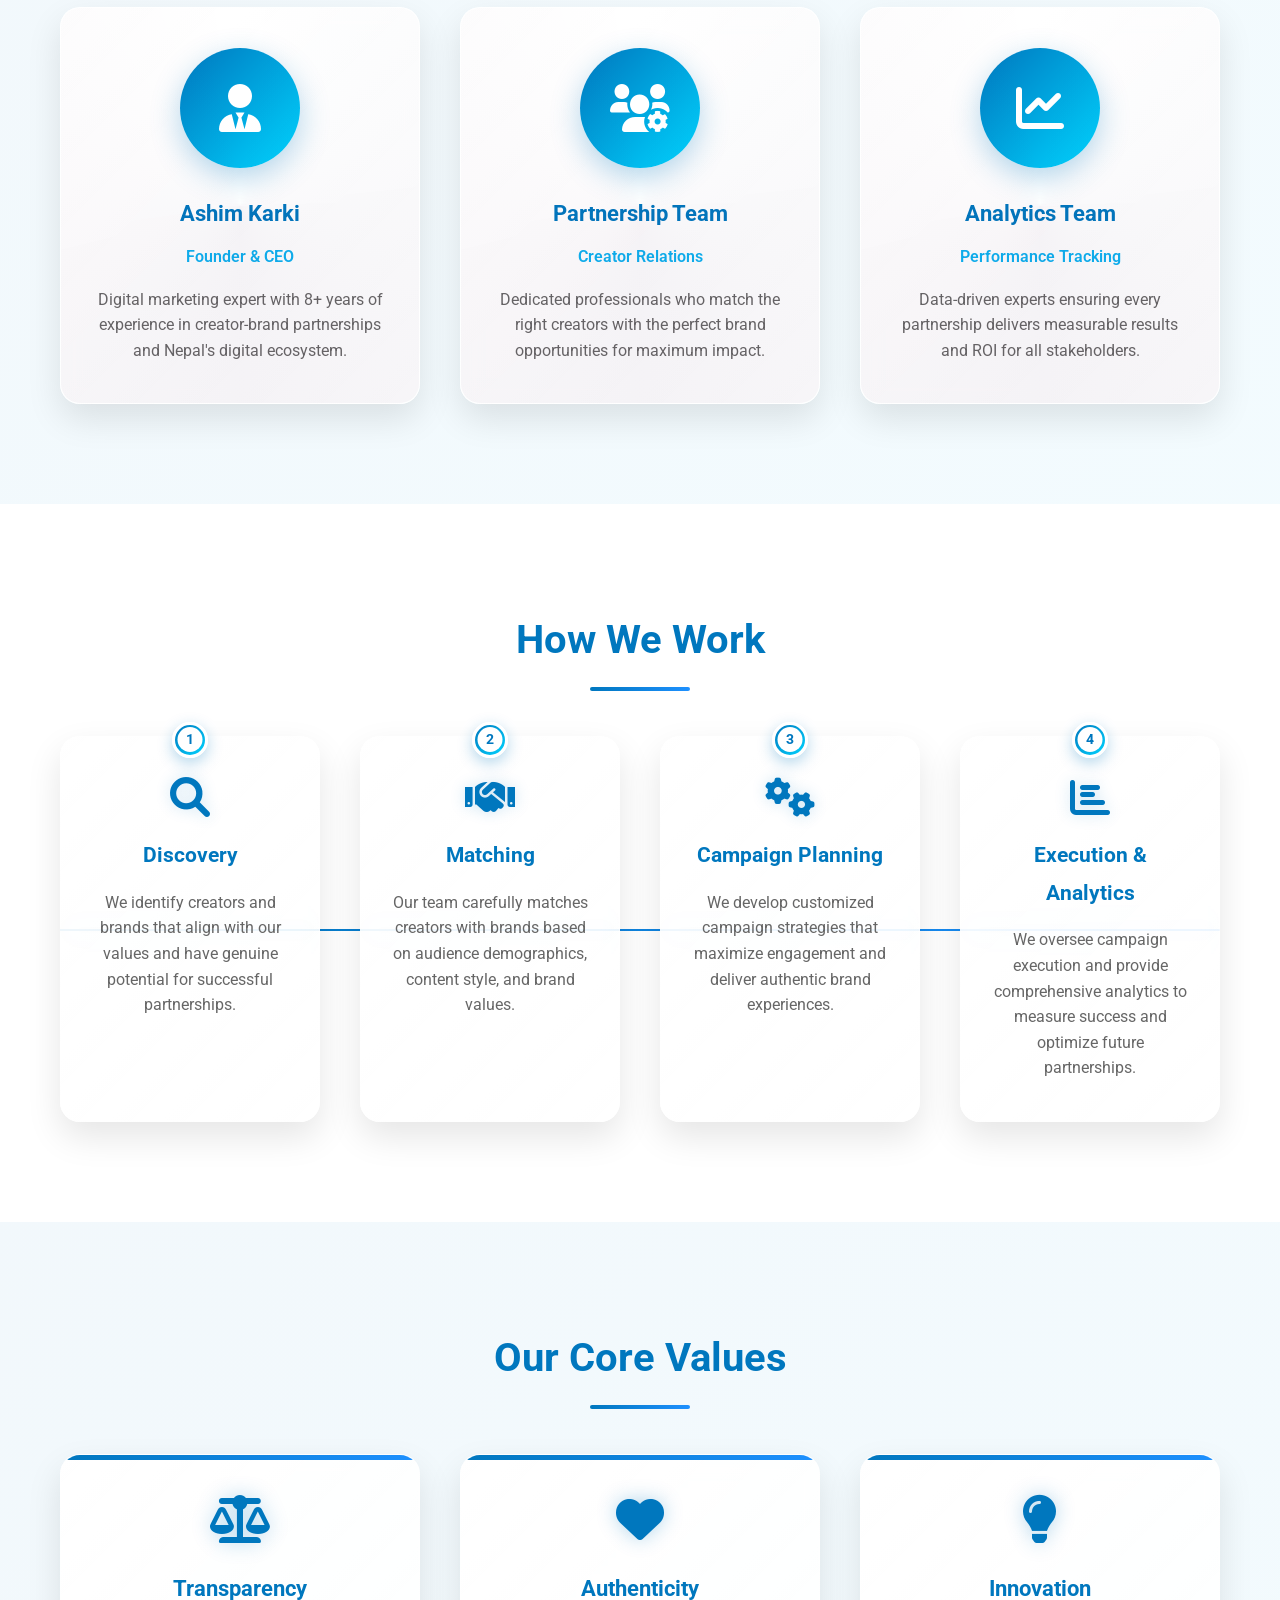
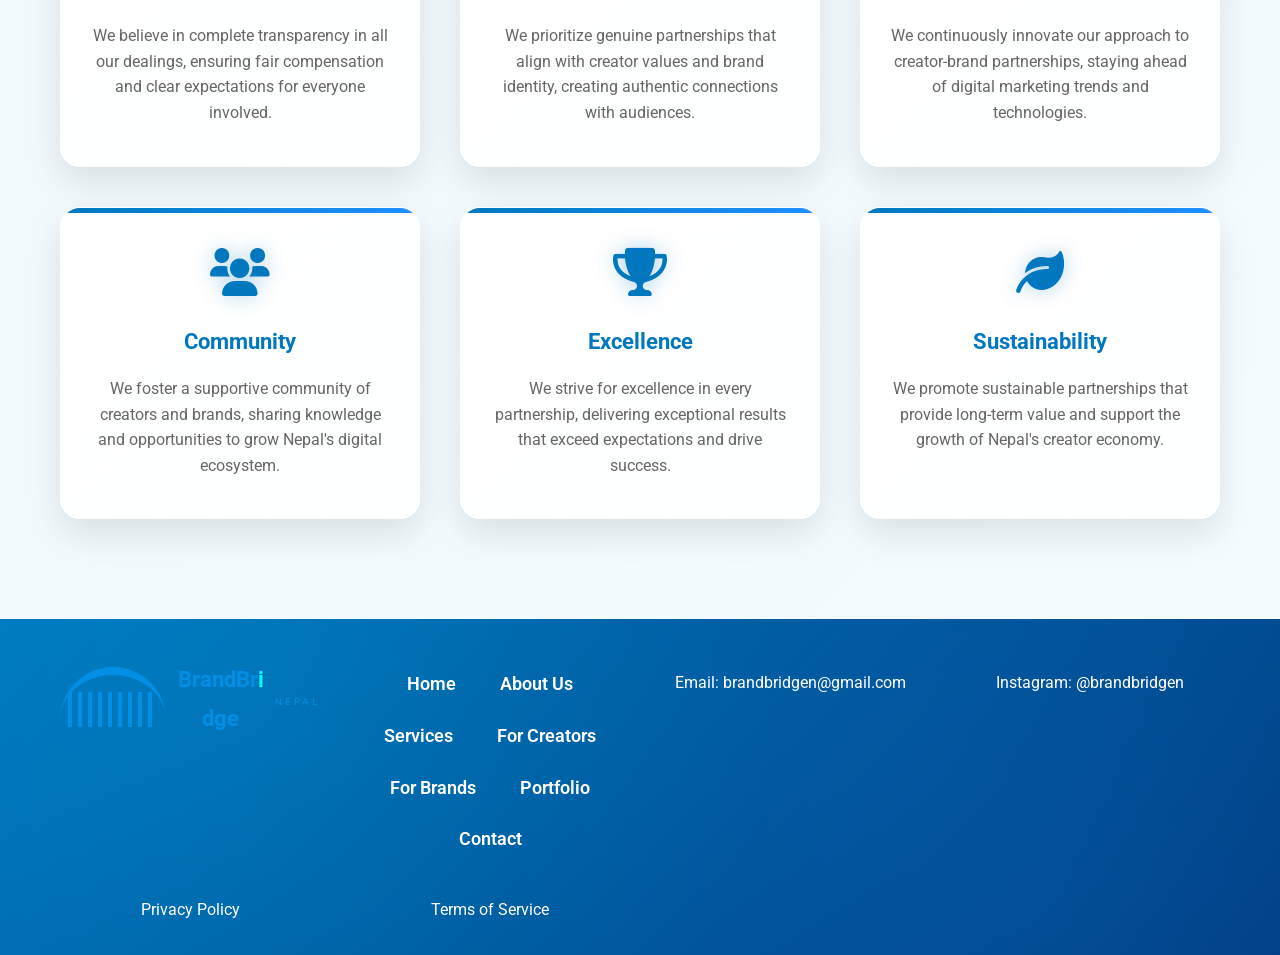
==== commit f16a41f4: "Replace PNG logos with CSS-animated logo system" ====
--- a/about.html
+++ b/about.html
@@ -11,7 +11,11 @@
 <body>
     <header>
         <div class="container">
-            <img src="images/logo.png" alt="BrandBridge Nepal Logo" class="logo">
+            <div class="logo">
+                <div class="bridge"></div>
+                <div class="brand">BrandBr<span>i</span>dge</div>
+                <div class="nepal">NEPAL</div>
+            </div>
             <nav>
                 <div class="menu-toggle">
                     <span></span>
@@ -182,7 +186,11 @@
     </main>
     <footer>
         <div class="container">
-            <img src="images/logo.png" alt="BrandBridge Nepal Logo" class="logo">
+            <div class="logo">
+                <div class="bridge"></div>
+                <div class="brand">BrandBr<span>i</span>dge</div>
+                <div class="nepal">NEPAL</div>
+            </div>
             <nav>
                 <ul>
                     <li><a href="index.html">Home</a></li>
--- a/styles.css
+++ b/styles.css
@@ -37,15 +37,15 @@
 
 /* Header */
 header {
-    background: rgba(0, 119, 190, 0.95);
+    background: rgba(255, 255, 255, 0.95);
     backdrop-filter: blur(10px);
-    color: #ffffff;
+    color: #1f5a7a;
     padding: 20px 0;
-    box-shadow: 0 4px 20px rgba(0, 0, 0, 0.3);
+    box-shadow: 0 4px 20px rgba(0, 0, 0, 0.1);
     position: sticky;
     top: 0;
     z-index: 1000;
-    border-bottom: 1px solid rgba(255, 255, 255, 0.1);
+    border-bottom: 2px solid #0077BE;
 }
 
 header .container {
@@ -54,14 +54,117 @@
     align-items: center;
 }
 
+/* LOGO CONTAINER */
 .logo {
+    text-align: center;
+    display: flex;
+    align-items: center;
+    justify-content: center;
     height: 70px;
-    transition: all 0.3s ease;
-    filter: drop-shadow(0 0 10px rgba(0, 212, 255, 0.5));
-}
-
-.logo:hover {
-    transform: scale(1.05) rotate(2deg);
+}
+
+/* BRIDGE ARC */
+.bridge {
+    width: 120px;
+    height: 60px;
+    border-top: 8px solid #0077BE;
+    border-radius: 60px 60px 0 0;
+    margin: 0 auto 5px;
+    position: relative;
+
+    transform: scaleX(0);
+    transform-origin: center;
+    animation: drawBridge 1s ease forwards;
+}
+
+/* BRIDGE BARS */
+.bridge::before {
+    content: "";
+    position: absolute;
+    bottom: 0;
+    left: 8px;
+    right: 8px;
+    height: 35px;
+
+    background: repeating-linear-gradient(
+        to right,
+        #0077BE 0px,
+        #0077BE 4px,
+        transparent 4px,
+        transparent 10px
+    );
+
+    opacity: 0;
+    animation: showBars 1s ease forwards;
+    animation-delay: 0.8s;
+}
+
+/* BRAND TEXT */
+.brand {
+    font-size: 22px;
+    font-weight: bold;
+    color: #0077BE;
+
+    opacity: 0;
+    transform: translateY(10px);
+    animation: textFade 1s ease forwards;
+    animation-delay: 1.2s;
+}
+
+/* ORANGE DOT */
+.brand span {
+    color: #00D4FF;
+    display: inline-block;
+
+    animation: bounceDot 0.6s ease infinite alternate;
+    animation-delay: 2s;
+}
+
+/* NEPAL TEXT */
+.nepal {
+    letter-spacing: 3px;
+    font-size: 10px;
+    color: #0077BE;
+    margin-top: 5px;
+
+    opacity: 0;
+    animation: fadeIn 1s ease forwards;
+    animation-delay: 1.6s;
+}
+
+/* ANIMATIONS */
+@keyframes drawBridge {
+    to {
+        transform: scaleX(1);
+    }
+}
+
+@keyframes showBars {
+    to {
+        opacity: 1;
+    }
+}
+
+@keyframes textFade {
+    to {
+        opacity: 1;
+        transform: translateY(0);
+    }
+}
+
+@keyframes fadeIn {
+    to {
+        opacity: 1;
+    }
+}
+
+@keyframes bounceDot {
+    from {
+        transform: translateY(0);
+    }
+    to {
+        transform: translateY(-4px);
+    }
 }
 
 nav ul {
@@ -72,7 +175,7 @@
 }
 
 nav a {
-    color: #ffffff;
+    color: #1f5a7a;
     text-decoration: none;
     font-weight: 600;
     font-size: 1.1em;
@@ -83,10 +186,10 @@
 }
 
 nav a:hover {
-    color: #00D4FF;
-    background: rgba(255, 255, 255, 0.1);
+    color: #0077BE;
+    background: rgba(0, 119, 190, 0.1);
     transform: translateY(-2px);
-    box-shadow: 0 5px 15px rgba(0, 0, 0, 0.2);
+    box-shadow: 0 5px 15px rgba(0, 119, 190, 0.2);
 }
 
 nav a::after {
@@ -113,13 +216,13 @@
     cursor: pointer;
     padding: 10px;
     border-radius: 5px;
-    background: rgba(255, 255, 255, 0.1);
+    background: rgba(0, 119, 190, 0.1);
 }
 
 .menu-toggle span {
     width: 25px;
     height: 3px;
-    background: #fff;
+    background: #1f5a7a;
     margin: 3px 0;
     transition: 0.3s;
     border-radius: 2px;
@@ -1022,14 +1125,13 @@
 @media (max-width: 768px) {
     .menu-toggle {
         display: flex;
-    }
     
     nav ul {
         position: absolute;
         top: 100%;
         left: 0;
         right: 0;
-        background: rgba(0, 119, 190, 0.95);
+        background: rgba(255, 255, 255, 0.98);
         backdrop-filter: blur(10px);
         flex-direction: column;
         gap: 0;
@@ -1038,7 +1140,7 @@
         visibility: hidden;
         transition: all 0.3s ease;
         border-radius: 0 0 15px 15px;
-        box-shadow: 0 5px 15px rgba(0, 0, 0, 0.2);
+        box-shadow: 0 5px 15px rgba(0, 0, 0, 0.1);
     }
     
     nav ul.active {
@@ -1048,7 +1150,7 @@
     }
     
     nav li {
-        border-bottom: 1px solid rgba(255, 255, 255, 0.1);
+        border-bottom: 1px solid rgba(0, 119, 190, 0.1);
     }
     
     nav a {
